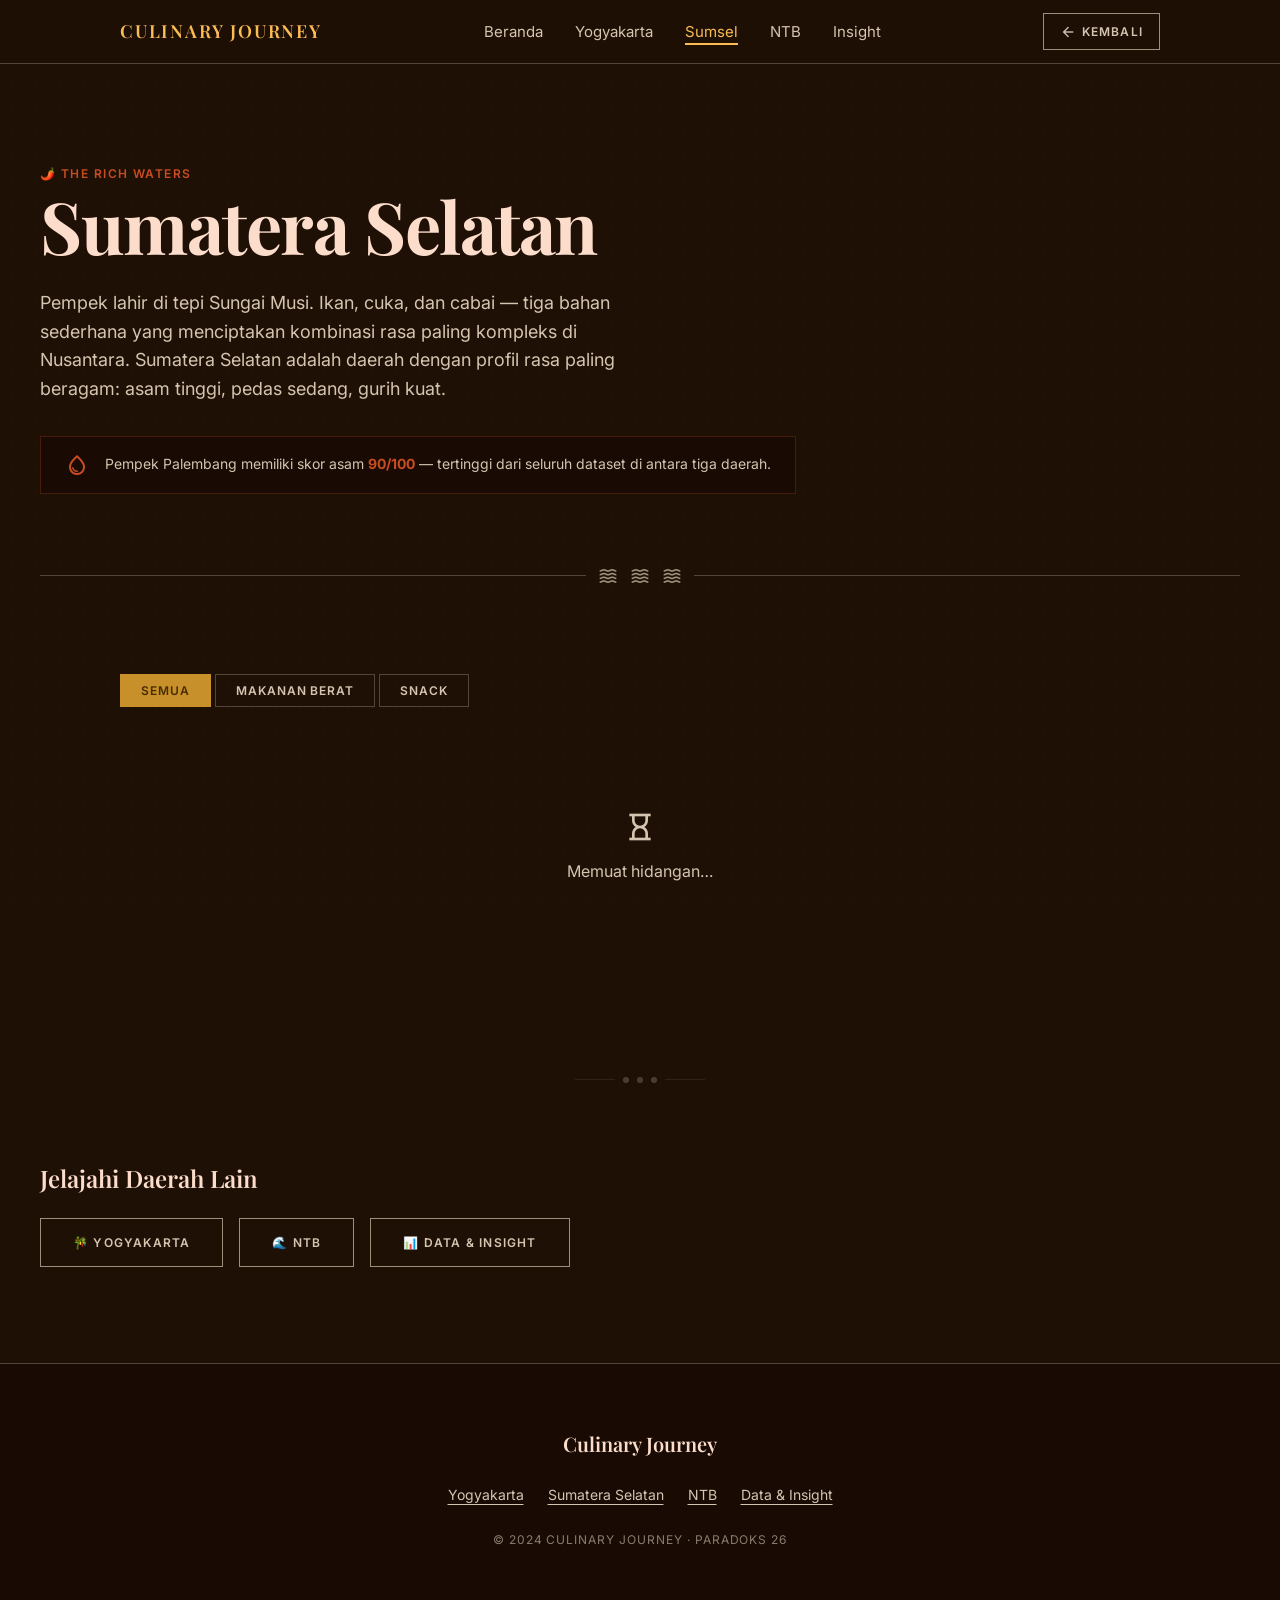
==== culinary-journey/sumatera-selatan.html @ a539ce52 "feat: initialize core project structure with landing page, regional sites, and data insights visuali" ====
<!DOCTYPE html>
<html lang="id" class="dark">
<head>
  <meta charset="UTF-8" />
  <meta name="viewport" content="width=device-width, initial-scale=1.0" />
  <title>Sumatera Selatan: The Rich Waters — Culinary Journey</title>
  <meta name="description" content="Jelajahi kuliner Sumatera Selatan: Pempek Palembang, Tekwan, dan Pindang Patin beserta profil rasa dan data nutrisinya." />

  <link rel="preconnect" href="https://fonts.googleapis.com" />
  <link rel="preconnect" href="https://fonts.gstatic.com" crossorigin />
  <link href="https://fonts.googleapis.com/css2?family=Playfair+Display:wght@400;600;700&family=Inter:wght@400;500;600&display=swap" rel="stylesheet" />
  <link href="https://fonts.googleapis.com/css2?family=Material+Symbols+Outlined:wght,FILL@100..700,0..1&display=swap" rel="stylesheet" />
  <link rel="stylesheet" href="assets/css/main.css" />
</head>
<body data-region="sumatera-selatan">
  <div id="reading-progress" role="progressbar"></div>
  <div class="batik-texture" aria-hidden="true"></div>

  <nav class="navbar" role="navigation">
    <div class="navbar__inner">
      <a href="index.html" class="navbar__logo">Culinary Journey</a>
      <ul class="navbar__links" role="list">
        <li><a href="index.html">Beranda</a></li>
        <li><a href="yogyakarta.html">Yogyakarta</a></li>
        <li><a href="sumatera-selatan.html" class="active">Sumsel</a></li>
        <li><a href="nusa-tenggara-barat.html">NTB</a></li>
        <li><a href="insight.html">Insight</a></li>
      </ul>
      <a href="index.html" class="navbar__back">
        <span class="material-symbols-outlined" style="font-size:1rem;">arrow_back</span>
        Kembali
      </a>
      <button class="navbar__hamburger" id="hamburger" aria-label="Buka menu" aria-expanded="false">
        <span class="material-symbols-outlined">menu</span>
      </button>
    </div>
  </nav>

  <div class="navbar__mobile-menu" id="mobile-menu">
    <a href="index.html">Beranda</a>
    <a href="yogyakarta.html">🎋 Yogyakarta</a>
    <a href="sumatera-selatan.html">🌶️ Sumatera Selatan</a>
    <a href="nusa-tenggara-barat.html">🌊 Nusa Tenggara Barat</a>
    <a href="insight.html">📊 Data & Insight</a>
  </div>

  <main>
    <section class="region-header container">
      <span class="region-header__eyebrow text-label reveal" style="color:#c84c22;">🌶️ The Rich Waters</span>
      <h1 class="text-display region-header__title reveal reveal--delay-1">Sumatera Selatan</h1>
      <p class="region-header__desc reveal reveal--delay-2">
        Pempek lahir di tepi Sungai Musi. Ikan, cuka, dan cabai — tiga bahan sederhana yang menciptakan kombinasi rasa paling kompleks di Nusantara. Sumatera Selatan adalah daerah dengan profil rasa paling beragam: asam tinggi, pedas sedang, gurih kuat.
      </p>
      <div class="reveal reveal--delay-2"
           style="display:inline-flex; gap:1rem; padding:1rem 1.5rem; border:1px solid #c84c2244; background-color:var(--color-surface-container-lowest); margin-bottom:2.5rem;">
        <span class="material-symbols-outlined" style="color:#c84c22;">water_drop</span>
        <p style="font-size:0.875rem; color:var(--color-on-surface-variant); line-height:1.5;">
          Pempek Palembang memiliki skor asam <strong style="color:#c84c22;">90/100</strong> — tertinggi dari seluruh dataset di antara tiga daerah.
        </p>
      </div>
      <div class="region-header__divider reveal">
        <div class="region-header__divider-line"></div>
        <span class="material-symbols-outlined region-header__divider-icon">waves</span>
        <span class="material-symbols-outlined region-header__divider-icon">waves</span>
        <span class="material-symbols-outlined region-header__divider-icon">waves</span>
        <div class="region-header__divider-line"></div>
      </div>
    </section>

    <section class="container" style="margin-top:2.5rem;">
      <div class="filter-tabs" role="tablist">
        <button class="filter-tab active" data-filter="semua">Semua</button>
        <button class="filter-tab" data-filter="makanan-berat">Makanan Berat</button>
        <button class="filter-tab" data-filter="snack">Snack</button>
      </div>
      <div class="dish-grid" id="dish-grid" data-stagger>
        <div style="grid-column:1/-1; text-align:center; padding:4rem 0; color:var(--color-on-surface-variant);">
          <span class="material-symbols-outlined" style="font-size:2rem; display:block; margin-bottom:1rem;">hourglass_empty</span>
          Memuat hidangan…
        </div>
      </div>
    </section>

    <section class="section container">
      <div class="batik-divider" aria-hidden="true">
        <span class="batik-divider__line"></span>
        <span class="batik-divider__dot"></span><span class="batik-divider__dot"></span><span class="batik-divider__dot"></span>
        <span class="batik-divider__line"></span>
      </div>
      <h2 class="text-headline-md reveal" style="margin: 3rem 0 1.5rem;">Jelajahi Daerah Lain</h2>
      <div style="display:flex; flex-wrap:wrap; gap:1rem;" class="reveal reveal--delay-1">
        <a href="yogyakarta.html" class="btn btn--outline-primary">🎋 Yogyakarta</a>
        <a href="nusa-tenggara-barat.html" class="btn btn--outline-primary">🌊 NTB</a>
        <a href="insight.html" class="btn btn--outline-primary">📊 Data &amp; Insight</a>
      </div>
    </section>
  </main>

  <!-- Modal (identical structure, shared by main.js + region.js) -->
  <div class="modal-overlay" id="dish-modal" role="dialog" aria-modal="true" aria-labelledby="modal-title">
    <div class="modal" style="position:relative;">
      <button class="modal__close" id="modal-close" aria-label="Tutup">
        <span class="material-symbols-outlined" style="font-size:1.125rem;">close</span>
      </button>
      <img class="modal__img" id="modal-img" src="" alt="" />
      <div class="modal__body">
        <div>
          <span class="modal__region-tag text-label" id="modal-region-tag"></span>
          <h2 class="modal__title" id="modal-title" style="margin-top:0.5rem;"></h2>
          <p class="modal__desc" id="modal-desc" style="margin-top:1rem;"></p>
        </div>
        <div>
          <p class="modal__section-title">Profil Rasa (DNA Rasa)</p>
          <div class="radar-wrap">
            <canvas id="modal-radar" width="280" height="280"></canvas>
          </div>
        </div>
        <div>
          <p class="modal__section-title">Nutrisi (per 100g)</p>
          <div id="modal-nutrisi" style="display:flex; flex-direction:column; gap:10px;"></div>
        </div>
        <div>
          <p class="modal__section-title">Bahan Utama</p>
          <div class="chip-list" id="modal-chips"></div>
        </div>
        <div>
          <p class="modal__section-title">Resep Singkat</p>
          <ol id="modal-recipe" style="padding:0; list-style:none;"></ol>
        </div>
      </div>
    </div>
  </div>

  <footer class="footer">
    <div class="footer__inner">
      <div class="footer__logo">Culinary Journey</div>
      <nav class="footer__links">
        <a href="yogyakarta.html">Yogyakarta</a>
        <a href="sumatera-selatan.html">Sumatera Selatan</a>
        <a href="nusa-tenggara-barat.html">NTB</a>
        <a href="insight.html">Data &amp; Insight</a>
      </nav>
      <p class="footer__copy">© 2024 Culinary Journey · PARADOKS 26</p>
    </div>
  </footer>

  <script src="https://cdn.jsdelivr.net/npm/chart.js@4.4.0/dist/chart.umd.min.js"></script>
  <script src="assets/js/main.js"></script>
  <script src="assets/js/region.js"></script>
</body>
</html>
---- culinary-journey/assets/css/main.css ----
/* =========================================
   CULINARY JOURNEY — DESIGN SYSTEM (main.css)
   Extracted from Stitch Design: Nusantara Narrative
   ========================================= */

@import url('https://fonts.googleapis.com/css2?family=Playfair+Display:wght@400;600;700&family=Inter:wght@400;500;600&display=swap');
@import url('https://fonts.googleapis.com/css2?family=Material+Symbols+Outlined:wght,FILL@100..700,0..1&display=swap');

/* ── CSS Custom Properties (Design Tokens) ── */
:root {
  /* Colors */
  --color-background:              #1f1006;
  --color-surface:                 #1f1006;
  --color-surface-dim:             #1f1006;
  --color-surface-container-low:   #28180d;
  --color-surface-container:       #2d1c10;
  --color-surface-container-high:  #38261a;
  --color-surface-container-highest: #443124;
  --color-surface-container-lowest: #190b03;
  --color-surface-bright:          #493528;
  --color-surface-variant:         #443124;

  --color-on-surface:              #fcdcca;
  --color-on-surface-variant:      #d4c4b0;
  --color-on-background:           #fcdcca;

  --color-outline:                 #9d8f7c;
  --color-outline-variant:         #504536;

  --color-primary:                 #fabc53;
  --color-primary-container:       #c8902a;
  --color-on-primary:              #432c00;
  --color-on-primary-container:    #462e00;

  --color-secondary:               #ffb59f;
  --color-secondary-container:     #822808;
  --color-on-secondary:            #5e1700;
  --color-on-secondary-container:  #ff9b7c;

  /* Regional Accents */
  --color-jogja:    #c8902a;
  --color-sumsel:   #c84c22;
  --color-ntb:      #1a5c4a;

  /* Typography */
  --font-display:   'Playfair Display', Georgia, serif;
  --font-body:      'Inter', Arial, sans-serif;

  /* Spacing */
  --spacing-unit:   8px;
  --spacing-gutter: 24px;
  --margin-mobile:  20px;
  --margin-desktop: 80px;
  --container-max:  1200px;

  /* Transition */
  --transition-base: 300ms ease;
}

/* ── Reset & Base ── */
*, *::before, *::after { box-sizing: border-box; margin: 0; padding: 0; }

html { scroll-behavior: smooth; font-size: 16px; }

body {
  background-color: var(--color-background);
  color: var(--color-on-surface);
  font-family: var(--font-body);
  line-height: 1.6;
  overflow-x: hidden;
  -webkit-font-smoothing: antialiased;
}

img { display: block; max-width: 100%; }
a { color: inherit; text-decoration: none; }
button { cursor: pointer; font-family: inherit; border: none; background: none; }

/* ── Material Symbols ── */
.material-symbols-outlined {
  font-variation-settings: 'FILL' 0, 'wght' 400, 'GRAD' 0, 'opsz' 24;
  vertical-align: middle;
}

/* ── Typography Scale ── */
.text-display    { font-family: var(--font-display); font-size: clamp(2.5rem, 6vw, 4.5rem); font-weight: 700; line-height: 1.1; letter-spacing: -0.02em; }
.text-headline-lg{ font-family: var(--font-display); font-size: clamp(1.75rem, 3vw, 2.5rem); font-weight: 600; line-height: 1.2; }
.text-headline-md{ font-family: var(--font-display); font-size: 1.5rem; font-weight: 600; line-height: 1.3; }
.text-body-lg    { font-family: var(--font-body);    font-size: 1.125rem; line-height: 1.6; }
.text-body-md    { font-family: var(--font-body);    font-size: 1rem;    line-height: 1.6; }
.text-label      { font-family: var(--font-body);    font-size: 0.75rem; font-weight: 600; letter-spacing: 0.1em; text-transform: uppercase; }
.text-chart      { font-family: var(--font-body);    font-size: 0.6875rem; font-weight: 500; }

/* Color utility */
.text-primary          { color: var(--color-primary); }
.text-muted            { color: var(--color-on-surface-variant); }
.text-outline          { color: var(--color-outline); }

/* ── Reading Progress Bar ── */
#reading-progress {
  position: fixed;
  top: 0; left: 0;
  height: 3px;
  width: 0%;
  background-color: var(--color-primary-container);
  z-index: 200;
  transition: width 100ms linear;
}

/* ── Sticky Navigation ── */
.navbar {
  position: fixed;
  top: 0; left: 0; right: 0;
  height: 64px;
  background-color: rgba(31, 16, 6, 0.92);
  backdrop-filter: blur(8px);
  border-bottom: 1px solid var(--color-outline-variant);
  z-index: 100;
  display: flex;
  align-items: center;
}

.navbar__inner {
  width: 100%;
  max-width: var(--container-max);
  margin: 0 auto;
  padding: 0 var(--margin-mobile);
  display: flex;
  align-items: center;
  justify-content: space-between;
  gap: var(--spacing-gutter);
}

.navbar__logo {
  font-family: var(--font-display);
  font-size: 1.125rem;
  font-weight: 600;
  color: var(--color-primary);
  letter-spacing: 0.1em;
  text-transform: uppercase;
  white-space: nowrap;
}

.navbar__links {
  display: none;
  gap: 2rem;
  list-style: none;
}

.navbar__links a {
  font-size: 0.9375rem;
  color: var(--color-on-surface-variant);
  transition: color var(--transition-base);
}
.navbar__links a:hover,
.navbar__links a.active { color: var(--color-primary); border-bottom: 2px solid var(--color-primary); padding-bottom: 2px; }

.navbar__back {
  display: flex;
  align-items: center;
  gap: 6px;
  font-family: var(--font-body);
  font-size: 0.75rem;
  font-weight: 600;
  letter-spacing: 0.1em;
  text-transform: uppercase;
  color: var(--color-on-surface-variant);
  border: 1px solid var(--color-outline);
  padding: 8px 16px;
  transition: color var(--transition-base), border-color var(--transition-base);
}
.navbar__back:hover { color: var(--color-primary); border-color: var(--color-primary); }

.navbar__hamburger {
  color: var(--color-on-surface-variant);
  font-size: 1.5rem;
}

/* Mobile nav drawer */
.navbar__mobile-menu {
  display: none;
  position: fixed;
  top: 64px; left: 0; right: 0;
  background-color: var(--color-surface-container);
  border-bottom: 1px solid var(--color-outline-variant);
  z-index: 99;
  flex-direction: column;
  padding: 1rem var(--margin-mobile);
  gap: 1rem;
}
.navbar__mobile-menu.open { display: flex; }
.navbar__mobile-menu a {
  font-size: 1rem;
  color: var(--color-on-surface-variant);
  padding: 8px 0;
  border-bottom: 1px solid var(--color-outline-variant);
  transition: color var(--transition-base);
}
.navbar__mobile-menu a:hover { color: var(--color-primary); }

@media (min-width: 768px) {
  .navbar__inner { padding: 0 var(--margin-desktop); }
  .navbar__links { display: flex; }
  .navbar__hamburger { display: none; }
}

/* ── Main Content Offset ── */
main { padding-top: 64px; }

/* ── Section Containers ── */
.container {
  max-width: var(--container-max);
  margin: 0 auto;
  padding: 0 var(--margin-mobile);
}
@media (min-width: 768px) {
  .container { padding: 0 var(--margin-desktop); }
}

.section { padding: 6rem 0; }
.section--lg { padding: 8rem 0; }

/* ── Batik Background Texture ── */
.batik-texture {
  position: fixed;
  inset: 0;
  background-image: radial-gradient(circle, #9A8070 1px, transparent 1px);
  background-size: 24px 24px;
  opacity: 0.04;
  pointer-events: none;
  z-index: 0;
}

/* ── Batik Divider ── */
.batik-divider {
  display: flex;
  justify-content: center;
  align-items: center;
  gap: 8px;
  padding: 2rem 0;
  opacity: 0.35;
}
.batik-divider__dot {
  width: 6px; height: 6px;
  border-radius: 50%;
  background-color: var(--color-outline);
}
.batik-divider__line {
  width: 40px; height: 1px;
  background-color: var(--color-outline-variant);
}

/* ── Buttons ── */
.btn {
  display: inline-flex;
  align-items: center;
  gap: 8px;
  font-family: var(--font-body);
  font-size: 0.75rem;
  font-weight: 600;
  letter-spacing: 0.1em;
  text-transform: uppercase;
  padding: 14px 32px;
  border: none;
  transition: background-color var(--transition-base), color var(--transition-base);
  border-radius: 0;
}
.btn--primary {
  background-color: var(--color-primary-container);
  color: var(--color-on-primary-container);
}
.btn--primary:hover { background-color: var(--color-primary); }

.btn--outline {
  background-color: transparent;
  border: 1px solid var(--color-on-surface);
  color: var(--color-on-surface);
}
.btn--outline:hover { background-color: var(--color-on-surface); color: var(--color-background); }

.btn--outline-primary {
  background-color: transparent;
  border: 1px solid var(--color-outline);
  color: var(--color-on-surface-variant);
}
.btn--outline-primary:hover { border-color: var(--color-primary); color: var(--color-primary); }

/* ── Dish Cards ── */
.dish-card {
  border: 1px solid var(--color-outline);
  background-color: var(--color-surface-container-lowest);
  display: flex;
  flex-direction: column;
  cursor: pointer;
  transition: border-color var(--transition-base), transform var(--transition-base);
  position: relative;
  overflow: hidden;
}
.dish-card:hover { border-color: var(--color-primary); }

.dish-card__img-wrap {
  aspect-ratio: 4/3;
  overflow: hidden;
  border-bottom: 1px solid var(--color-outline);
  background-color: var(--color-surface);
}
.dish-card__img-wrap img {
  width: 100%; height: 100%; object-fit: cover;
  filter: grayscale(100%) opacity(0.8);
  transition: filter 0.5s ease, opacity 0.5s ease;
}
.dish-card:hover .dish-card__img-wrap img { filter: grayscale(0%) opacity(1); }

.dish-card__body { padding: 1.5rem; flex-grow: 1; display: flex; flex-direction: column; }
.dish-card__title { font-family: var(--font-display); font-size: 1.25rem; font-weight: 600; color: var(--color-on-surface); margin-bottom: 1rem; }
.dish-card__tag {
  display: inline-block;
  font-size: 0.6875rem; font-weight: 600; letter-spacing: 0.08em; text-transform: uppercase;
  color: var(--color-primary);
  border: 1px solid var(--color-primary);
  padding: 2px 8px;
  margin-bottom: 1rem;
}
.dish-card__flavor-bars { margin-top: auto; display: flex; flex-direction: column; gap: 10px; }

/* ── Flavor Bar ── */
.flavor-bar { display: flex; align-items: center; gap: 12px; }
.flavor-bar__label { font-size: 0.6875rem; font-weight: 600; letter-spacing: 0.08em; text-transform: uppercase; color: var(--color-on-surface-variant); width: 48px; text-align: right; flex-shrink: 0; }
.flavor-bar__track { flex: 1; height: 2px; background-color: var(--color-surface-container-high); position: relative; }
.flavor-bar__fill  { height: 100%; background-color: var(--color-primary-container); position: absolute; left: 0; top: 0; transition: width 0.8s ease; }
.flavor-bar__fill--hot { background-color: var(--color-secondary-container); }

/* ── Dish Grid ── */
.dish-grid {
  display: grid;
  grid-template-columns: 1fr;
  gap: var(--spacing-gutter);
}
@media (min-width: 640px)  { .dish-grid { grid-template-columns: repeat(2, 1fr); } }
@media (min-width: 1024px) { .dish-grid { grid-template-columns: repeat(3, 1fr); } }

/* ── Filter Tabs ── */
.filter-tabs { display: flex; gap: 4px; flex-wrap: wrap; margin-bottom: 2.5rem; }
.filter-tab {
  font-size: 0.75rem; font-weight: 600; letter-spacing: 0.08em; text-transform: uppercase;
  padding: 8px 20px;
  border: 1px solid var(--color-outline-variant);
  color: var(--color-on-surface-variant);
  background: transparent;
  transition: all var(--transition-base);
  cursor: pointer;
}
.filter-tab:hover  { border-color: var(--color-primary); color: var(--color-primary); }
.filter-tab.active { background-color: var(--color-primary-container); border-color: var(--color-primary-container); color: var(--color-on-primary-container); }

/* ── Stats Row ── */
.stats-row { display: flex; flex-wrap: wrap; gap: 2rem; }
.stat-item { display: flex; flex-direction: column; gap: 4px; }
.stat-item__value { font-family: var(--font-display); font-size: 2rem; font-weight: 700; color: var(--color-primary); }
.stat-item__label { font-size: 0.75rem; font-weight: 600; letter-spacing: 0.1em; text-transform: uppercase; color: var(--color-on-surface-variant); }

/* ── Scrollytelling Fade-In ── */
.reveal {
  opacity: 0;
  transform: translateY(28px);
  transition: opacity 0.7s ease, transform 0.7s ease;
}
.reveal.visible { opacity: 1; transform: translateY(0); }
.reveal--delay-1 { transition-delay: 0.1s; }
.reveal--delay-2 { transition-delay: 0.2s; }
.reveal--delay-3 { transition-delay: 0.3s; }

/* ── Footer ── */
.footer {
  background-color: var(--color-surface-container-lowest);
  border-top: 1px solid var(--color-outline-variant);
  padding: 4rem 0;
  position: relative;
  z-index: 1;
}
.footer__inner {
  max-width: var(--container-max);
  margin: 0 auto;
  padding: 0 var(--margin-mobile);
  display: flex;
  flex-direction: column;
  align-items: center;
  gap: 1.5rem;
  text-align: center;
}
@media (min-width: 768px) { .footer__inner { padding: 0 var(--margin-desktop); } }
.footer__logo { font-family: var(--font-display); font-size: 1.25rem; font-weight: 600; color: var(--color-on-surface); }
.footer__links { display: flex; flex-wrap: wrap; justify-content: center; gap: 1.5rem; }
.footer__links a { font-size: 0.875rem; color: var(--color-on-surface-variant); text-decoration: underline; text-underline-offset: 4px; transition: color var(--transition-base); }
.footer__links a:hover { color: var(--color-primary); }
.footer__copy { font-size: 0.75rem; letter-spacing: 0.08em; text-transform: uppercase; color: var(--color-on-surface-variant); opacity: 0.6; }

/* ── Inline Map (SVG) ── */
.map-wrapper { position: relative; width: 100%; }
.map-pin {
  position: absolute;
  display: flex; flex-direction: column; align-items: center;
  cursor: pointer;
  group: true;
}
.map-pin__dot {
  width: 14px; height: 14px;
  border-radius: 50%;
  border: 1px solid var(--color-on-surface);
  transition: transform 0.3s ease;
}
.map-pin:hover .map-pin__dot { transform: scale(1.5); }
.map-pin__label {
  margin-top: 6px;
  font-size: 0.6875rem; font-weight: 600; letter-spacing: 0.08em; text-transform: uppercase;
  color: var(--color-on-surface);
  opacity: 0;
  transition: opacity 0.3s ease;
  white-space: nowrap;
}
.map-pin:hover .map-pin__label { opacity: 1; }

/* ── Region Page Header ── */
.region-header { padding: 6rem 0 3rem; position: relative; z-index: 1; }
.region-header__eyebrow { font-size: 0.75rem; font-weight: 600; letter-spacing: 0.12em; text-transform: uppercase; margin-bottom: 1rem; }
.region-header__title { margin-bottom: 1.5rem; }
.region-header__desc { max-width: 600px; color: var(--color-on-surface-variant); font-size: 1.125rem; line-height: 1.6; margin-bottom: 2rem; }
.region-header__divider { display: flex; align-items: center; gap: 12px; margin-top: 2rem; }
.region-header__divider-line { flex: 1; height: 1px; background-color: var(--color-outline-variant); }
.region-header__divider-icon { color: var(--color-outline); font-size: 1.25rem; }

/* ── Chart Styles ── */
.chart-section { margin-bottom: 5rem; }
.chart-section__title { font-family: var(--font-display); font-size: 1.75rem; font-weight: 600; margin-bottom: 0.75rem; }
.chart-section__desc { color: var(--color-on-surface-variant); font-size: 1rem; max-width: 560px; margin-bottom: 2.5rem; }

.bar-chart-row { display: flex; align-items: center; gap: 12px; margin-bottom: 1rem; }
.bar-chart-row__label { font-size: 0.6875rem; font-weight: 500; color: var(--color-on-surface-variant); width: 160px; text-align: right; flex-shrink: 0; }
.bar-chart-row__track { flex: 1; height: 24px; background-color: transparent; position: relative; }
.bar-chart-row__track-bg { position: absolute; inset: 50% 0; height: 1px; background-color: var(--color-surface-container-high); }
.bar-chart-row__fill { position: absolute; left: 0; top: 0; height: 100%; transition: width 1s ease; }
.bar-chart-row__value { position: absolute; right: -36px; top: 50%; transform: translateY(-50%); font-size: 0.6875rem; color: var(--color-on-surface); white-space: nowrap; }

.heatmap-table { width: 100%; border-collapse: collapse; border: 1px solid var(--color-outline-variant); }
.heatmap-table th, .heatmap-table td { padding: 1rem 1.25rem; border: 1px solid var(--color-outline-variant); text-align: center; font-size: 0.75rem; }
.heatmap-table th { font-weight: 600; letter-spacing: 0.08em; text-transform: uppercase; color: var(--color-on-surface-variant); background-color: var(--color-surface-container-lowest); }
.heatmap-table td:first-child { text-align: left; font-size: 0.9375rem; color: var(--color-on-surface); }

/* ── Radar Chart Canvas ── */
.radar-wrap { position: relative; max-width: 320px; margin: 0 auto; }

/* ── Modal (Detail Hidangan) ── */
.modal-overlay {
  position: fixed; inset: 0;
  background-color: rgba(25, 11, 3, 0.85);
  z-index: 500;
  display: flex; align-items: center; justify-content: center;
  padding: 1rem;
  opacity: 0; pointer-events: none;
  transition: opacity 0.3s ease;
}
.modal-overlay.open { opacity: 1; pointer-events: auto; }
.modal {
  background-color: var(--color-surface-container);
  border: 1px solid var(--color-outline);
  max-width: 900px; width: 100%;
  max-height: 90vh;
  overflow-y: auto;
  display: grid;
  grid-template-columns: 1fr;
  transform: translateY(20px);
  transition: transform 0.3s ease;
}
.modal-overlay.open .modal { transform: translateY(0); }
@media (min-width: 640px) { .modal { grid-template-columns: 1fr 1fr; } }
.modal__img { aspect-ratio: 1/1; object-fit: cover; width: 100%; }
.modal__body { padding: 2rem; display: flex; flex-direction: column; gap: 1.5rem; overflow-y: auto; }
.modal__close {
  position: absolute; top: 12px; right: 12px;
  background-color: var(--color-surface-container);
  border: 1px solid var(--color-outline);
  color: var(--color-on-surface);
  width: 36px; height: 36px;
  display: flex; align-items: center; justify-content: center;
  font-size: 1.25rem;
  transition: color var(--transition-base), border-color var(--transition-base);
}
.modal__close:hover { color: var(--color-primary); border-color: var(--color-primary); }
.modal__region-tag { font-size: 0.6875rem; font-weight: 600; letter-spacing: 0.1em; text-transform: uppercase; }
.modal__title { font-family: var(--font-display); font-size: 1.75rem; font-weight: 700; color: var(--color-on-surface); }
.modal__desc { font-size: 1rem; line-height: 1.65; color: var(--color-on-surface-variant); }
.modal__section-title { font-size: 0.6875rem; font-weight: 600; letter-spacing: 0.1em; text-transform: uppercase; color: var(--color-outline); margin-bottom: 0.75rem; }
.chip-list { display: flex; flex-wrap: wrap; gap: 6px; }
.chip {
  font-size: 0.6875rem; font-weight: 500; letter-spacing: 0.06em;
  border: 1px solid var(--color-outline);
  color: var(--color-on-surface-variant);
  padding: 4px 10px;
}
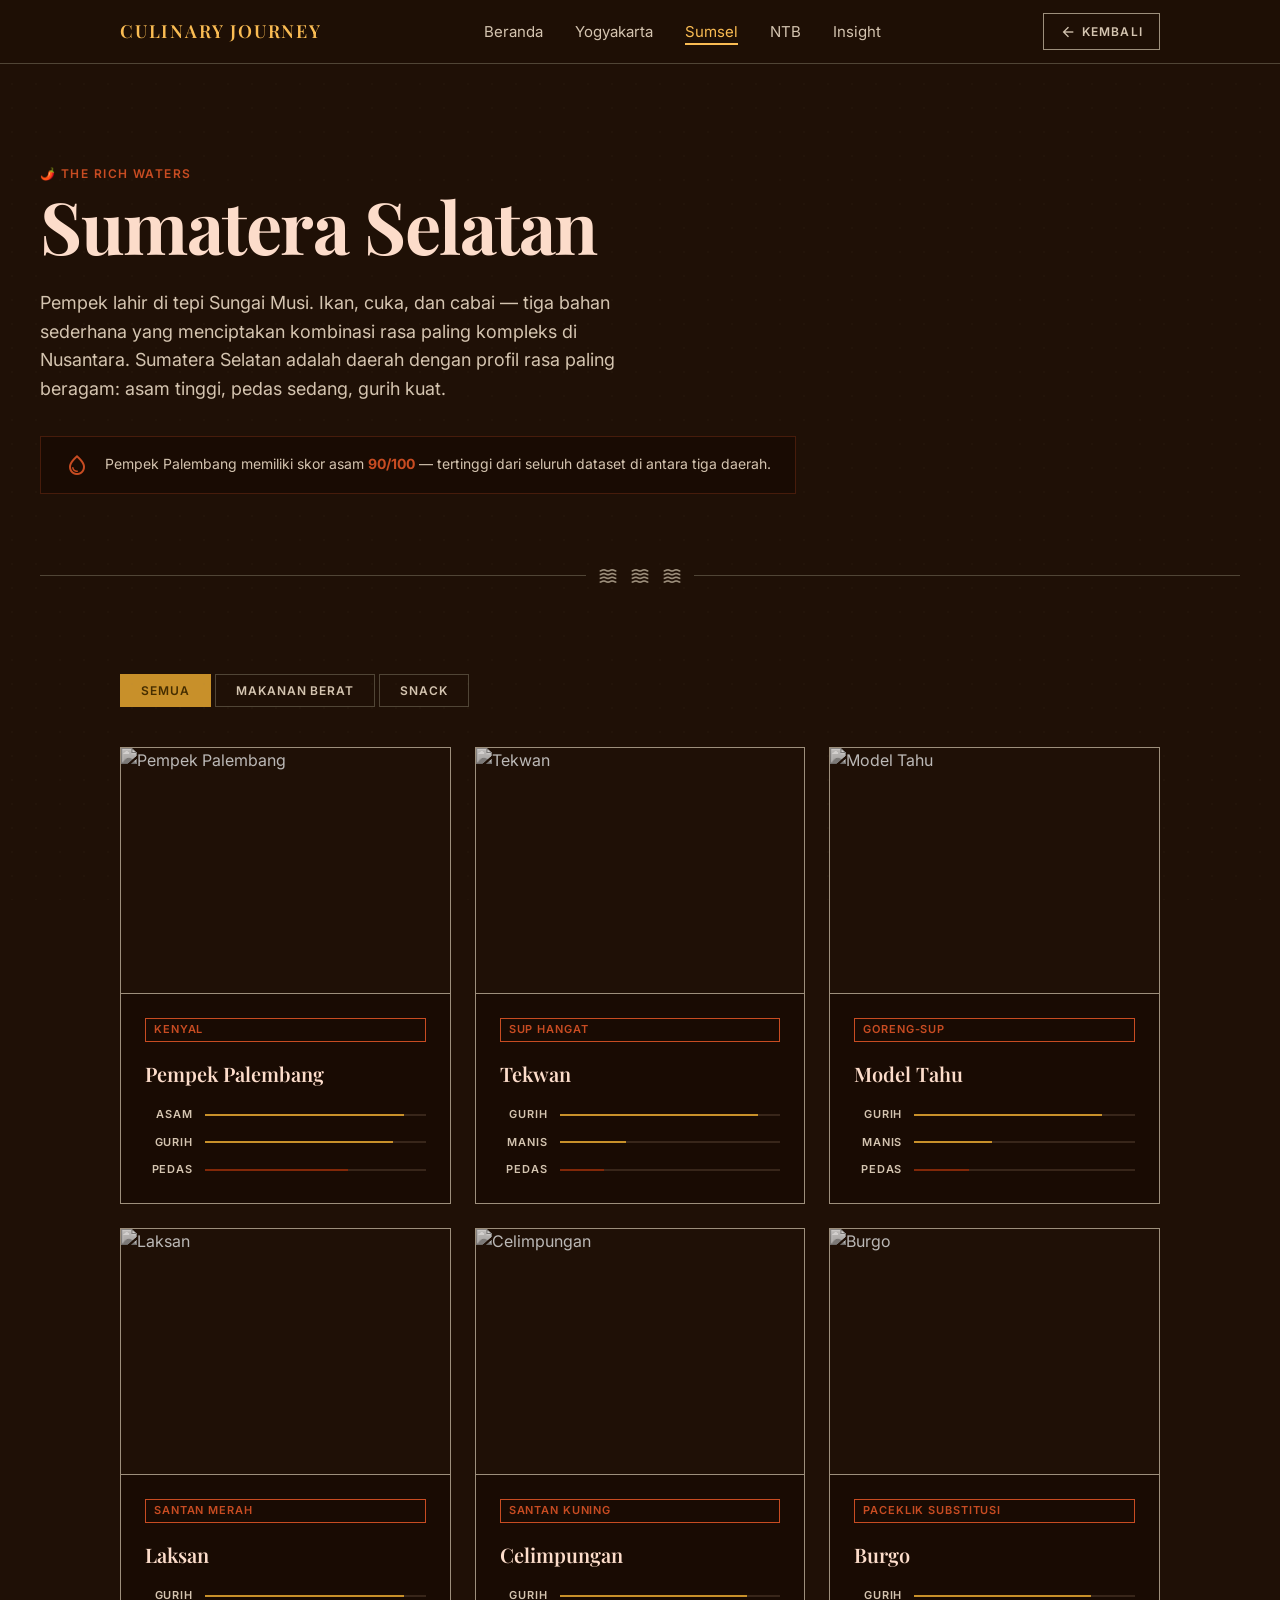
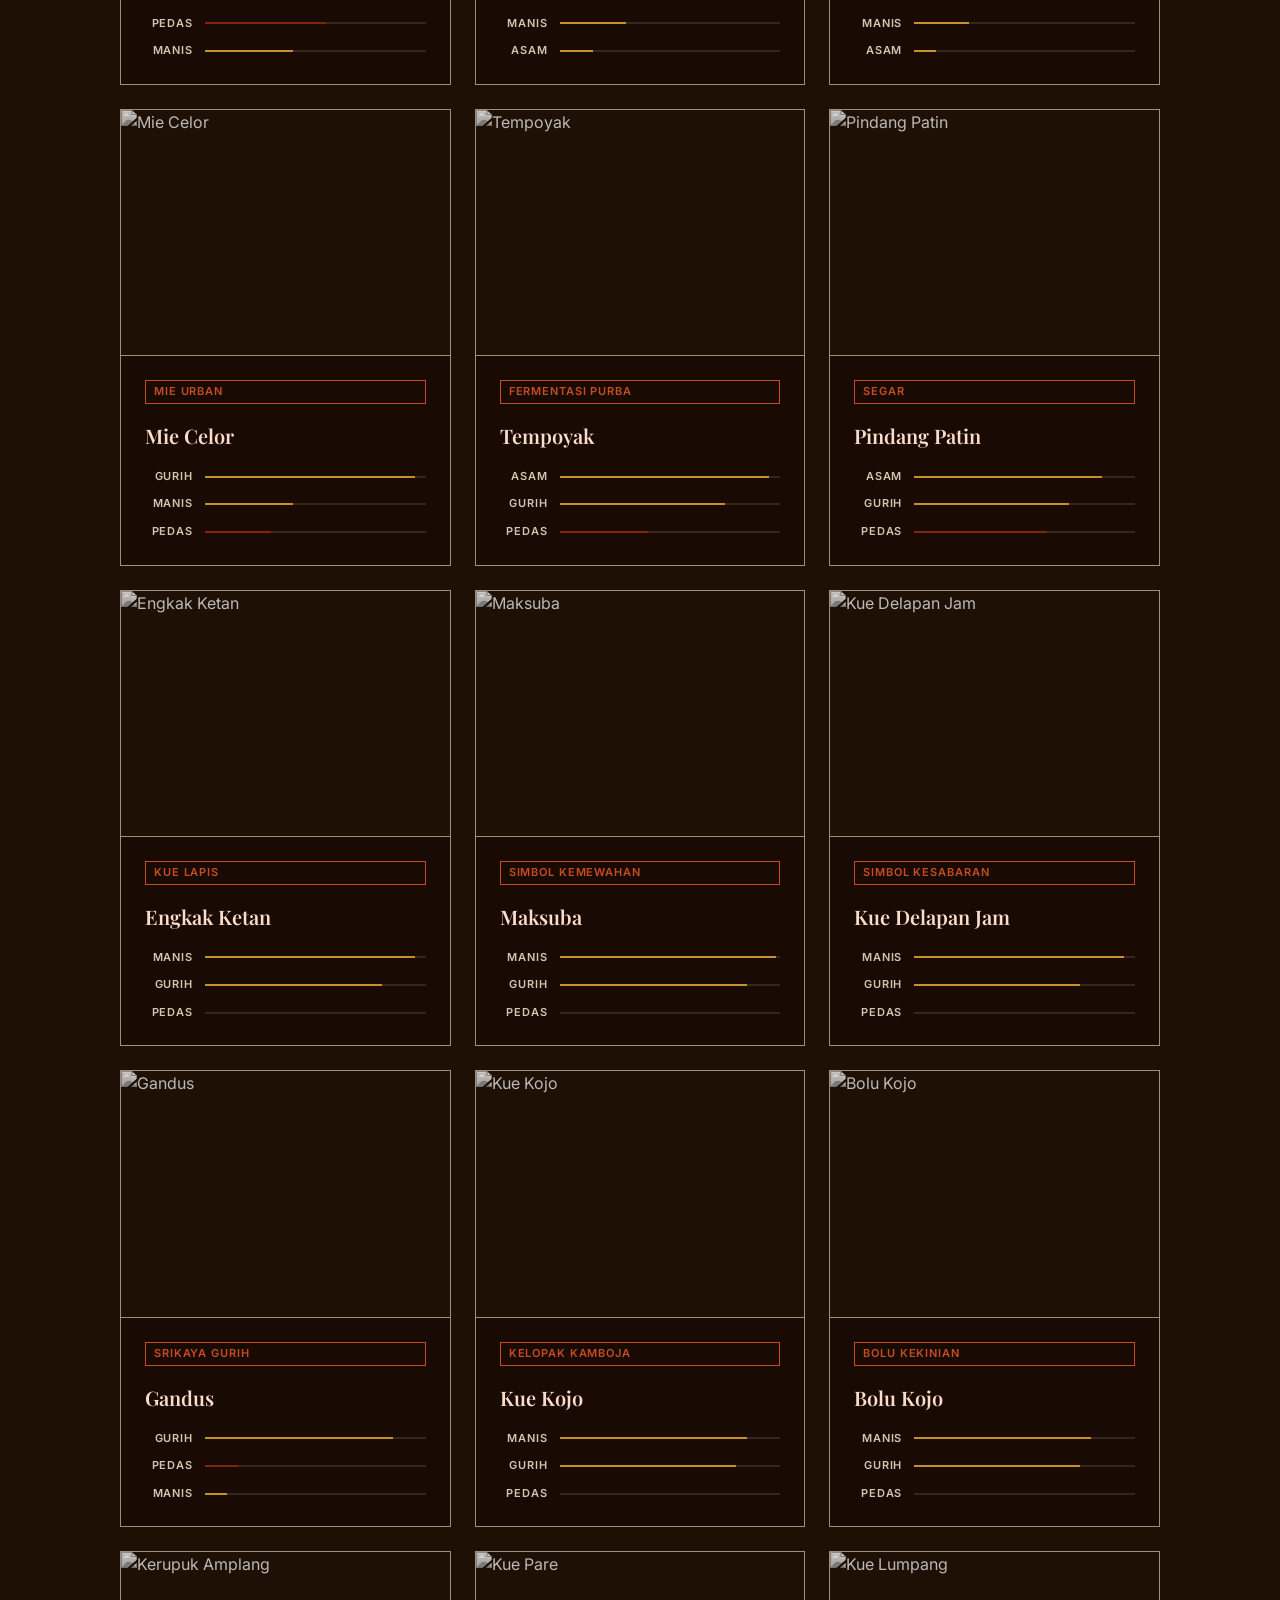
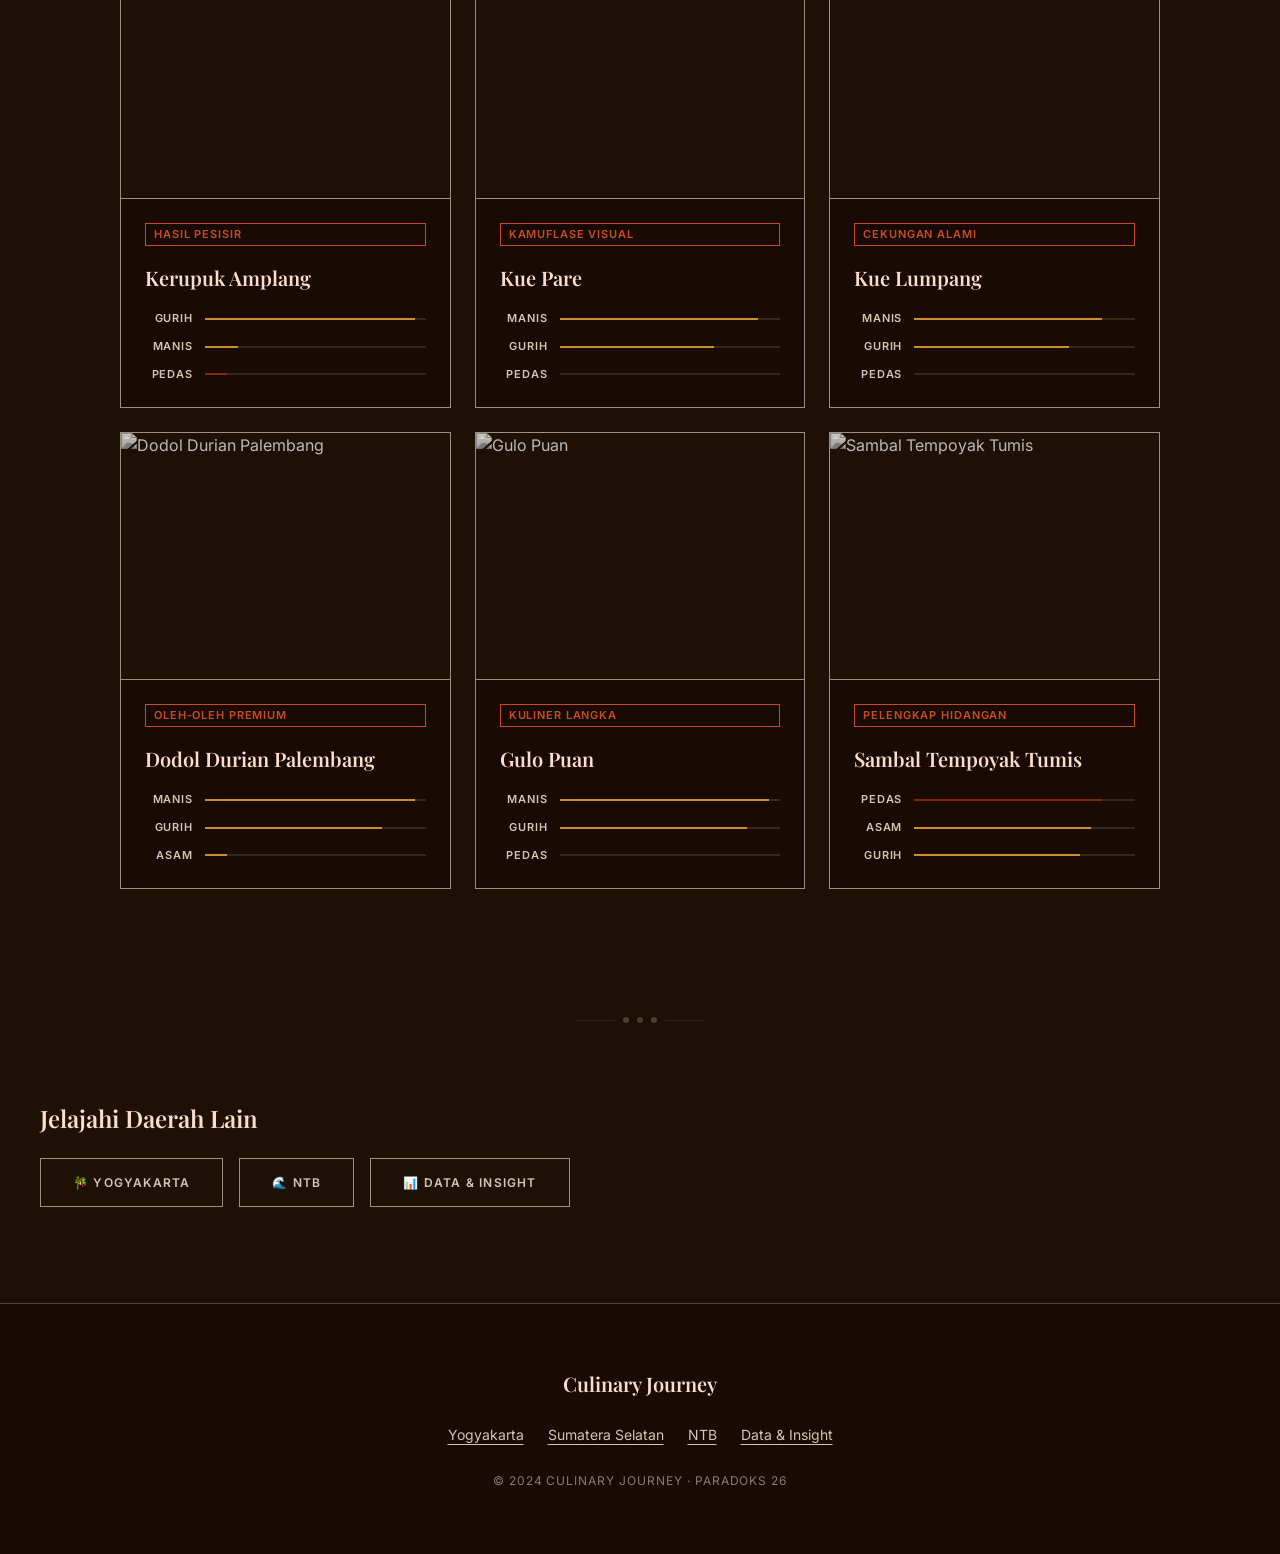
==== commit c6e0dec8: "modifikasi sumatera-selatan.html,sumatera selatan.json" ====
--- a/culinary-journey/sumatera-selatan.html
+++ b/culinary-journey/sumatera-selatan.html
@@ -1,17 +1,23 @@
 <!DOCTYPE html>
 <html lang="id" class="dark">
+
 <head>
   <meta charset="UTF-8" />
   <meta name="viewport" content="width=device-width, initial-scale=1.0" />
   <title>Sumatera Selatan: The Rich Waters — Culinary Journey</title>
-  <meta name="description" content="Jelajahi kuliner Sumatera Selatan: Pempek Palembang, Tekwan, dan Pindang Patin beserta profil rasa dan data nutrisinya." />
+  <meta name="description"
+    content="Jelajahi kuliner Sumatera Selatan: Pempek Palembang, Tekwan, dan Pindang Patin beserta profil rasa dan data nutrisinya." />
 
   <link rel="preconnect" href="https://fonts.googleapis.com" />
   <link rel="preconnect" href="https://fonts.gstatic.com" crossorigin />
-  <link href="https://fonts.googleapis.com/css2?family=Playfair+Display:wght@400;600;700&family=Inter:wght@400;500;600&display=swap" rel="stylesheet" />
-  <link href="https://fonts.googleapis.com/css2?family=Material+Symbols+Outlined:wght,FILL@100..700,0..1&display=swap" rel="stylesheet" />
+  <link
+    href="https://fonts.googleapis.com/css2?family=Playfair+Display:wght@400;600;700&family=Inter:wght@400;500;600&display=swap"
+    rel="stylesheet" />
+  <link href="https://fonts.googleapis.com/css2?family=Material+Symbols+Outlined:wght,FILL@100..700,0..1&display=swap"
+    rel="stylesheet" />
   <link rel="stylesheet" href="assets/css/main.css" />
 </head>
+
 <body data-region="sumatera-selatan">
   <div id="reading-progress" role="progressbar"></div>
   <div class="batik-texture" aria-hidden="true"></div>
@@ -49,13 +55,16 @@
       <span class="region-header__eyebrow text-label reveal" style="color:#c84c22;">🌶️ The Rich Waters</span>
       <h1 class="text-display region-header__title reveal reveal--delay-1">Sumatera Selatan</h1>
       <p class="region-header__desc reveal reveal--delay-2">
-        Pempek lahir di tepi Sungai Musi. Ikan, cuka, dan cabai — tiga bahan sederhana yang menciptakan kombinasi rasa paling kompleks di Nusantara. Sumatera Selatan adalah daerah dengan profil rasa paling beragam: asam tinggi, pedas sedang, gurih kuat.
+        Pempek lahir di tepi Sungai Musi. Ikan, cuka, dan cabai — tiga bahan sederhana yang menciptakan kombinasi rasa
+        paling kompleks di Nusantara. Sumatera Selatan adalah daerah dengan profil rasa paling beragam: asam tinggi,
+        pedas sedang, gurih kuat.
       </p>
       <div class="reveal reveal--delay-2"
-           style="display:inline-flex; gap:1rem; padding:1rem 1.5rem; border:1px solid #c84c2244; background-color:var(--color-surface-container-lowest); margin-bottom:2.5rem;">
+        style="display:inline-flex; gap:1rem; padding:1rem 1.5rem; border:1px solid #c84c2244; background-color:var(--color-surface-container-lowest); margin-bottom:2.5rem;">
         <span class="material-symbols-outlined" style="color:#c84c22;">water_drop</span>
         <p style="font-size:0.875rem; color:var(--color-on-surface-variant); line-height:1.5;">
-          Pempek Palembang memiliki skor asam <strong style="color:#c84c22;">90/100</strong> — tertinggi dari seluruh dataset di antara tiga daerah.
+          Pempek Palembang memiliki skor asam <strong style="color:#c84c22;">90/100</strong> — tertinggi dari seluruh
+          dataset di antara tiga daerah.
         </p>
       </div>
       <div class="region-header__divider reveal">
@@ -75,7 +84,8 @@
       </div>
       <div class="dish-grid" id="dish-grid" data-stagger>
         <div style="grid-column:1/-1; text-align:center; padding:4rem 0; color:var(--color-on-surface-variant);">
-          <span class="material-symbols-outlined" style="font-size:2rem; display:block; margin-bottom:1rem;">hourglass_empty</span>
+          <span class="material-symbols-outlined"
+            style="font-size:2rem; display:block; margin-bottom:1rem;">hourglass_empty</span>
           Memuat hidangan…
         </div>
       </div>
@@ -84,7 +94,8 @@
     <section class="section container">
       <div class="batik-divider" aria-hidden="true">
         <span class="batik-divider__line"></span>
-        <span class="batik-divider__dot"></span><span class="batik-divider__dot"></span><span class="batik-divider__dot"></span>
+        <span class="batik-divider__dot"></span><span class="batik-divider__dot"></span><span
+          class="batik-divider__dot"></span>
         <span class="batik-divider__line"></span>
       </div>
       <h2 class="text-headline-md reveal" style="margin: 3rem 0 1.5rem;">Jelajahi Daerah Lain</h2>
@@ -148,4 +159,5 @@
   <script src="assets/js/main.js"></script>
   <script src="assets/js/region.js"></script>
 </body>
-</html>
+
+</html>
--- a/culinary-journey/assets/css/main.css
+++ b/culinary-journey/assets/css/main.css
@@ -9,58 +9,67 @@
 /* ── CSS Custom Properties (Design Tokens) ── */
 :root {
   /* Colors */
-  --color-background:              #1f1006;
-  --color-surface:                 #1f1006;
-  --color-surface-dim:             #1f1006;
-  --color-surface-container-low:   #28180d;
-  --color-surface-container:       #2d1c10;
-  --color-surface-container-high:  #38261a;
+  --color-background: #1f1006;
+  --color-surface: #1f1006;
+  --color-surface-dim: #1f1006;
+  --color-surface-container-low: #28180d;
+  --color-surface-container: #2d1c10;
+  --color-surface-container-high: #38261a;
   --color-surface-container-highest: #443124;
   --color-surface-container-lowest: #190b03;
-  --color-surface-bright:          #493528;
-  --color-surface-variant:         #443124;
-
-  --color-on-surface:              #fcdcca;
-  --color-on-surface-variant:      #d4c4b0;
-  --color-on-background:           #fcdcca;
-
-  --color-outline:                 #9d8f7c;
-  --color-outline-variant:         #504536;
-
-  --color-primary:                 #fabc53;
-  --color-primary-container:       #c8902a;
-  --color-on-primary:              #432c00;
-  --color-on-primary-container:    #462e00;
-
-  --color-secondary:               #ffb59f;
-  --color-secondary-container:     #822808;
-  --color-on-secondary:            #5e1700;
-  --color-on-secondary-container:  #ff9b7c;
+  --color-surface-bright: #493528;
+  --color-surface-variant: #443124;
+
+  --color-on-surface: #fcdcca;
+  --color-on-surface-variant: #d4c4b0;
+  --color-on-background: #fcdcca;
+
+  --color-outline: #9d8f7c;
+  --color-outline-variant: #504536;
+
+  --color-primary: #fabc53;
+  --color-primary-container: #c8902a;
+  --color-on-primary: #432c00;
+  --color-on-primary-container: #462e00;
+
+  --color-secondary: #ffb59f;
+  --color-secondary-container: #822808;
+  --color-on-secondary: #5e1700;
+  --color-on-secondary-container: #ff9b7c;
 
   /* Regional Accents */
-  --color-jogja:    #c8902a;
-  --color-sumsel:   #c84c22;
-  --color-ntb:      #1a5c4a;
+  --color-jogja: #c8902a;
+  --color-sumsel: #c84c22;
+  --color-ntb: #1a5c4a;
 
   /* Typography */
-  --font-display:   'Playfair Display', Georgia, serif;
-  --font-body:      'Inter', Arial, sans-serif;
+  --font-display: 'Playfair Display', Georgia, serif;
+  --font-body: 'Inter', Arial, sans-serif;
 
   /* Spacing */
-  --spacing-unit:   8px;
+  --spacing-unit: 8px;
   --spacing-gutter: 24px;
-  --margin-mobile:  20px;
+  --margin-mobile: 20px;
   --margin-desktop: 80px;
-  --container-max:  1200px;
+  --container-max: 1200px;
 
   /* Transition */
   --transition-base: 300ms ease;
 }
 
 /* ── Reset & Base ── */
-*, *::before, *::after { box-sizing: border-box; margin: 0; padding: 0; }
-
-html { scroll-behavior: smooth; font-size: 16px; }
+*,
+*::before,
+*::after {
+  box-sizing: border-box;
+  margin: 0;
+  padding: 0;
+}
+
+html {
+  scroll-behavior: smooth;
+  font-size: 16px;
+}
 
 body {
   background-color: var(--color-background);
@@ -71,9 +80,22 @@
   -webkit-font-smoothing: antialiased;
 }
 
-img { display: block; max-width: 100%; }
-a { color: inherit; text-decoration: none; }
-button { cursor: pointer; font-family: inherit; border: none; background: none; }
+img {
+  display: block;
+  max-width: 100%;
+}
+
+a {
+  color: inherit;
+  text-decoration: none;
+}
+
+button {
+  cursor: pointer;
+  font-family: inherit;
+  border: none;
+  background: none;
+}
 
 /* ── Material Symbols ── */
 .material-symbols-outlined {
@@ -82,23 +104,72 @@
 }
 
 /* ── Typography Scale ── */
-.text-display    { font-family: var(--font-display); font-size: clamp(2.5rem, 6vw, 4.5rem); font-weight: 700; line-height: 1.1; letter-spacing: -0.02em; }
-.text-headline-lg{ font-family: var(--font-display); font-size: clamp(1.75rem, 3vw, 2.5rem); font-weight: 600; line-height: 1.2; }
-.text-headline-md{ font-family: var(--font-display); font-size: 1.5rem; font-weight: 600; line-height: 1.3; }
-.text-body-lg    { font-family: var(--font-body);    font-size: 1.125rem; line-height: 1.6; }
-.text-body-md    { font-family: var(--font-body);    font-size: 1rem;    line-height: 1.6; }
-.text-label      { font-family: var(--font-body);    font-size: 0.75rem; font-weight: 600; letter-spacing: 0.1em; text-transform: uppercase; }
-.text-chart      { font-family: var(--font-body);    font-size: 0.6875rem; font-weight: 500; }
+.text-display {
+  font-family: var(--font-display);
+  font-size: clamp(2.5rem, 6vw, 4.5rem);
+  font-weight: 700;
+  line-height: 1.1;
+  letter-spacing: -0.02em;
+}
+
+.text-headline-lg {
+  font-family: var(--font-display);
+  font-size: clamp(1.75rem, 3vw, 2.5rem);
+  font-weight: 600;
+  line-height: 1.2;
+}
+
+.text-headline-md {
+  font-family: var(--font-display);
+  font-size: 1.5rem;
+  font-weight: 600;
+  line-height: 1.3;
+}
+
+.text-body-lg {
+  font-family: var(--font-body);
+  font-size: 1.125rem;
+  line-height: 1.6;
+}
+
+.text-body-md {
+  font-family: var(--font-body);
+  font-size: 1rem;
+  line-height: 1.6;
+}
+
+.text-label {
+  font-family: var(--font-body);
+  font-size: 0.75rem;
+  font-weight: 600;
+  letter-spacing: 0.1em;
+  text-transform: uppercase;
+}
+
+.text-chart {
+  font-family: var(--font-body);
+  font-size: 0.6875rem;
+  font-weight: 500;
+}
 
 /* Color utility */
-.text-primary          { color: var(--color-primary); }
-.text-muted            { color: var(--color-on-surface-variant); }
-.text-outline          { color: var(--color-outline); }
+.text-primary {
+  color: var(--color-primary);
+}
+
+.text-muted {
+  color: var(--color-on-surface-variant);
+}
+
+.text-outline {
+  color: var(--color-outline);
+}
 
 /* ── Reading Progress Bar ── */
 #reading-progress {
   position: fixed;
-  top: 0; left: 0;
+  top: 0;
+  left: 0;
   height: 3px;
   width: 0%;
   background-color: var(--color-primary-container);
@@ -109,7 +180,9 @@
 /* ── Sticky Navigation ── */
 .navbar {
   position: fixed;
-  top: 0; left: 0; right: 0;
+  top: 0;
+  left: 0;
+  right: 0;
   height: 64px;
   background-color: rgba(31, 16, 6, 0.92);
   backdrop-filter: blur(8px);
@@ -151,8 +224,13 @@
   color: var(--color-on-surface-variant);
   transition: color var(--transition-base);
 }
+
 .navbar__links a:hover,
-.navbar__links a.active { color: var(--color-primary); border-bottom: 2px solid var(--color-primary); padding-bottom: 2px; }
+.navbar__links a.active {
+  color: var(--color-primary);
+  border-bottom: 2px solid var(--color-primary);
+  padding-bottom: 2px;
+}
 
 .navbar__back {
   display: flex;
@@ -168,7 +246,11 @@
   padding: 8px 16px;
   transition: color var(--transition-base), border-color var(--transition-base);
 }
-.navbar__back:hover { color: var(--color-primary); border-color: var(--color-primary); }
+
+.navbar__back:hover {
+  color: var(--color-primary);
+  border-color: var(--color-primary);
+}
 
 .navbar__hamburger {
   color: var(--color-on-surface-variant);
@@ -179,7 +261,9 @@
 .navbar__mobile-menu {
   display: none;
   position: fixed;
-  top: 64px; left: 0; right: 0;
+  top: 64px;
+  left: 0;
+  right: 0;
   background-color: var(--color-surface-container);
   border-bottom: 1px solid var(--color-outline-variant);
   z-index: 99;
@@ -187,7 +271,11 @@
   padding: 1rem var(--margin-mobile);
   gap: 1rem;
 }
-.navbar__mobile-menu.open { display: flex; }
+
+.navbar__mobile-menu.open {
+  display: flex;
+}
+
 .navbar__mobile-menu a {
   font-size: 1rem;
   color: var(--color-on-surface-variant);
@@ -195,16 +283,29 @@
   border-bottom: 1px solid var(--color-outline-variant);
   transition: color var(--transition-base);
 }
-.navbar__mobile-menu a:hover { color: var(--color-primary); }
+
+.navbar__mobile-menu a:hover {
+  color: var(--color-primary);
+}
 
 @media (min-width: 768px) {
-  .navbar__inner { padding: 0 var(--margin-desktop); }
-  .navbar__links { display: flex; }
-  .navbar__hamburger { display: none; }
+  .navbar__inner {
+    padding: 0 var(--margin-desktop);
+  }
+
+  .navbar__links {
+    display: flex;
+  }
+
+  .navbar__hamburger {
+    display: none;
+  }
 }
 
 /* ── Main Content Offset ── */
-main { padding-top: 64px; }
+main {
+  padding-top: 64px;
+}
 
 /* ── Section Containers ── */
 .container {
@@ -212,12 +313,20 @@
   margin: 0 auto;
   padding: 0 var(--margin-mobile);
 }
+
 @media (min-width: 768px) {
-  .container { padding: 0 var(--margin-desktop); }
-}
-
-.section { padding: 6rem 0; }
-.section--lg { padding: 8rem 0; }
+  .container {
+    padding: 0 var(--margin-desktop);
+  }
+}
+
+.section {
+  padding: 6rem 0;
+}
+
+.section--lg {
+  padding: 8rem 0;
+}
 
 /* ── Batik Background Texture ── */
 .batik-texture {
@@ -239,13 +348,17 @@
   padding: 2rem 0;
   opacity: 0.35;
 }
+
 .batik-divider__dot {
-  width: 6px; height: 6px;
+  width: 6px;
+  height: 6px;
   border-radius: 50%;
   background-color: var(--color-outline);
 }
+
 .batik-divider__line {
-  width: 40px; height: 1px;
+  width: 40px;
+  height: 1px;
   background-color: var(--color-outline-variant);
 }
 
@@ -264,25 +377,37 @@
   transition: background-color var(--transition-base), color var(--transition-base);
   border-radius: 0;
 }
+
 .btn--primary {
   background-color: var(--color-primary-container);
   color: var(--color-on-primary-container);
 }
-.btn--primary:hover { background-color: var(--color-primary); }
+
+.btn--primary:hover {
+  background-color: var(--color-primary);
+}
 
 .btn--outline {
   background-color: transparent;
   border: 1px solid var(--color-on-surface);
   color: var(--color-on-surface);
 }
-.btn--outline:hover { background-color: var(--color-on-surface); color: var(--color-background); }
+
+.btn--outline:hover {
+  background-color: var(--color-on-surface);
+  color: var(--color-background);
+}
 
 .btn--outline-primary {
   background-color: transparent;
   border: 1px solid var(--color-outline);
   color: var(--color-on-surface-variant);
 }
-.btn--outline-primary:hover { border-color: var(--color-primary); color: var(--color-primary); }
+
+.btn--outline-primary:hover {
+  border-color: var(--color-primary);
+  color: var(--color-primary);
+}
 
 /* ── Dish Cards ── */
 .dish-card {
@@ -295,7 +420,10 @@
   position: relative;
   overflow: hidden;
 }
-.dish-card:hover { border-color: var(--color-primary); }
+
+.dish-card:hover {
+  border-color: var(--color-primary);
+}
 
 .dish-card__img-wrap {
   aspect-ratio: 4/3;
@@ -303,31 +431,90 @@
   border-bottom: 1px solid var(--color-outline);
   background-color: var(--color-surface);
 }
+
 .dish-card__img-wrap img {
-  width: 100%; height: 100%; object-fit: cover;
+  width: 100%;
+  height: 100%;
+  object-fit: cover;
   filter: grayscale(100%) opacity(0.8);
   transition: filter 0.5s ease, opacity 0.5s ease;
 }
-.dish-card:hover .dish-card__img-wrap img { filter: grayscale(0%) opacity(1); }
-
-.dish-card__body { padding: 1.5rem; flex-grow: 1; display: flex; flex-direction: column; }
-.dish-card__title { font-family: var(--font-display); font-size: 1.25rem; font-weight: 600; color: var(--color-on-surface); margin-bottom: 1rem; }
+
+.dish-card:hover .dish-card__img-wrap img {
+  filter: grayscale(0%) opacity(1);
+}
+
+.dish-card__body {
+  padding: 1.5rem;
+  flex-grow: 1;
+  display: flex;
+  flex-direction: column;
+}
+
+.dish-card__title {
+  font-family: var(--font-display);
+  font-size: 1.25rem;
+  font-weight: 600;
+  color: var(--color-on-surface);
+  margin-bottom: 1rem;
+}
+
 .dish-card__tag {
   display: inline-block;
-  font-size: 0.6875rem; font-weight: 600; letter-spacing: 0.08em; text-transform: uppercase;
+  font-size: 0.6875rem;
+  font-weight: 600;
+  letter-spacing: 0.08em;
+  text-transform: uppercase;
   color: var(--color-primary);
   border: 1px solid var(--color-primary);
   padding: 2px 8px;
   margin-bottom: 1rem;
 }
-.dish-card__flavor-bars { margin-top: auto; display: flex; flex-direction: column; gap: 10px; }
+
+.dish-card__flavor-bars {
+  margin-top: auto;
+  display: flex;
+  flex-direction: column;
+  gap: 10px;
+}
 
 /* ── Flavor Bar ── */
-.flavor-bar { display: flex; align-items: center; gap: 12px; }
-.flavor-bar__label { font-size: 0.6875rem; font-weight: 600; letter-spacing: 0.08em; text-transform: uppercase; color: var(--color-on-surface-variant); width: 48px; text-align: right; flex-shrink: 0; }
-.flavor-bar__track { flex: 1; height: 2px; background-color: var(--color-surface-container-high); position: relative; }
-.flavor-bar__fill  { height: 100%; background-color: var(--color-primary-container); position: absolute; left: 0; top: 0; transition: width 0.8s ease; }
-.flavor-bar__fill--hot { background-color: var(--color-secondary-container); }
+.flavor-bar {
+  display: flex;
+  align-items: center;
+  gap: 12px;
+}
+
+.flavor-bar__label {
+  font-size: 0.6875rem;
+  font-weight: 600;
+  letter-spacing: 0.08em;
+  text-transform: uppercase;
+  color: var(--color-on-surface-variant);
+  width: 48px;
+  text-align: right;
+  flex-shrink: 0;
+}
+
+.flavor-bar__track {
+  flex: 1;
+  height: 2px;
+  background-color: var(--color-surface-container-high);
+  position: relative;
+}
+
+.flavor-bar__fill {
+  height: 100%;
+  background-color: var(--color-primary-container);
+  position: absolute;
+  left: 0;
+  top: 0;
+  transition: width 0.8s ease;
+}
+
+.flavor-bar__fill--hot {
+  background-color: var(--color-secondary-container);
+}
 
 /* ── Dish Grid ── */
 .dish-grid {
@@ -335,13 +522,32 @@
   grid-template-columns: 1fr;
   gap: var(--spacing-gutter);
 }
-@media (min-width: 640px)  { .dish-grid { grid-template-columns: repeat(2, 1fr); } }
-@media (min-width: 1024px) { .dish-grid { grid-template-columns: repeat(3, 1fr); } }
+
+@media (min-width: 640px) {
+  .dish-grid {
+    grid-template-columns: repeat(2, 1fr);
+  }
+}
+
+@media (min-width: 1024px) {
+  .dish-grid {
+    grid-template-columns: repeat(3, 1fr);
+  }
+}
 
 /* ── Filter Tabs ── */
-.filter-tabs { display: flex; gap: 4px; flex-wrap: wrap; margin-bottom: 2.5rem; }
+.filter-tabs {
+  display: flex;
+  gap: 4px;
+  flex-wrap: wrap;
+  margin-bottom: 2.5rem;
+}
+
 .filter-tab {
-  font-size: 0.75rem; font-weight: 600; letter-spacing: 0.08em; text-transform: uppercase;
+  font-size: 0.75rem;
+  font-weight: 600;
+  letter-spacing: 0.08em;
+  text-transform: uppercase;
   padding: 8px 20px;
   border: 1px solid var(--color-outline-variant);
   color: var(--color-on-surface-variant);
@@ -349,14 +555,45 @@
   transition: all var(--transition-base);
   cursor: pointer;
 }
-.filter-tab:hover  { border-color: var(--color-primary); color: var(--color-primary); }
-.filter-tab.active { background-color: var(--color-primary-container); border-color: var(--color-primary-container); color: var(--color-on-primary-container); }
+
+.filter-tab:hover {
+  border-color: var(--color-primary);
+  color: var(--color-primary);
+}
+
+.filter-tab.active {
+  background-color: var(--color-primary-container);
+  border-color: var(--color-primary-container);
+  color: var(--color-on-primary-container);
+}
 
 /* ── Stats Row ── */
-.stats-row { display: flex; flex-wrap: wrap; gap: 2rem; }
-.stat-item { display: flex; flex-direction: column; gap: 4px; }
-.stat-item__value { font-family: var(--font-display); font-size: 2rem; font-weight: 700; color: var(--color-primary); }
-.stat-item__label { font-size: 0.75rem; font-weight: 600; letter-spacing: 0.1em; text-transform: uppercase; color: var(--color-on-surface-variant); }
+.stats-row {
+  display: flex;
+  flex-wrap: wrap;
+  gap: 2rem;
+}
+
+.stat-item {
+  display: flex;
+  flex-direction: column;
+  gap: 4px;
+}
+
+.stat-item__value {
+  font-family: var(--font-display);
+  font-size: 2rem;
+  font-weight: 700;
+  color: var(--color-primary);
+}
+
+.stat-item__label {
+  font-size: 0.75rem;
+  font-weight: 600;
+  letter-spacing: 0.1em;
+  text-transform: uppercase;
+  color: var(--color-on-surface-variant);
+}
 
 /* ── Scrollytelling Fade-In ── */
 .reveal {
@@ -364,10 +601,23 @@
   transform: translateY(28px);
   transition: opacity 0.7s ease, transform 0.7s ease;
 }
-.reveal.visible { opacity: 1; transform: translateY(0); }
-.reveal--delay-1 { transition-delay: 0.1s; }
-.reveal--delay-2 { transition-delay: 0.2s; }
-.reveal--delay-3 { transition-delay: 0.3s; }
+
+.reveal.visible {
+  opacity: 1;
+  transform: translateY(0);
+}
+
+.reveal--delay-1 {
+  transition-delay: 0.1s;
+}
+
+.reveal--delay-2 {
+  transition-delay: 0.2s;
+}
+
+.reveal--delay-3 {
+  transition-delay: 0.3s;
+}
 
 /* ── Footer ── */
 .footer {
@@ -377,6 +627,7 @@
   position: relative;
   z-index: 1;
 }
+
 .footer__inner {
   max-width: var(--container-max);
   margin: 0 auto;
@@ -387,82 +638,261 @@
   gap: 1.5rem;
   text-align: center;
 }
-@media (min-width: 768px) { .footer__inner { padding: 0 var(--margin-desktop); } }
-.footer__logo { font-family: var(--font-display); font-size: 1.25rem; font-weight: 600; color: var(--color-on-surface); }
-.footer__links { display: flex; flex-wrap: wrap; justify-content: center; gap: 1.5rem; }
-.footer__links a { font-size: 0.875rem; color: var(--color-on-surface-variant); text-decoration: underline; text-underline-offset: 4px; transition: color var(--transition-base); }
-.footer__links a:hover { color: var(--color-primary); }
-.footer__copy { font-size: 0.75rem; letter-spacing: 0.08em; text-transform: uppercase; color: var(--color-on-surface-variant); opacity: 0.6; }
+
+@media (min-width: 768px) {
+  .footer__inner {
+    padding: 0 var(--margin-desktop);
+  }
+}
+
+.footer__logo {
+  font-family: var(--font-display);
+  font-size: 1.25rem;
+  font-weight: 600;
+  color: var(--color-on-surface);
+}
+
+.footer__links {
+  display: flex;
+  flex-wrap: wrap;
+  justify-content: center;
+  gap: 1.5rem;
+}
+
+.footer__links a {
+  font-size: 0.875rem;
+  color: var(--color-on-surface-variant);
+  text-decoration: underline;
+  text-underline-offset: 4px;
+  transition: color var(--transition-base);
+}
+
+.footer__links a:hover {
+  color: var(--color-primary);
+}
+
+.footer__copy {
+  font-size: 0.75rem;
+  letter-spacing: 0.08em;
+  text-transform: uppercase;
+  color: var(--color-on-surface-variant);
+  opacity: 0.6;
+}
 
 /* ── Inline Map (SVG) ── */
-.map-wrapper { position: relative; width: 100%; }
+.map-wrapper {
+  position: relative;
+  width: 100%;
+}
+
 .map-pin {
   position: absolute;
-  display: flex; flex-direction: column; align-items: center;
+  display: flex;
+  flex-direction: column;
+  align-items: center;
   cursor: pointer;
-  group: true;
-}
+}
+
 .map-pin__dot {
-  width: 14px; height: 14px;
+  width: 14px;
+  height: 14px;
   border-radius: 50%;
   border: 1px solid var(--color-on-surface);
   transition: transform 0.3s ease;
 }
-.map-pin:hover .map-pin__dot { transform: scale(1.5); }
+
+.map-pin:hover .map-pin__dot {
+  transform: scale(1.5);
+}
+
 .map-pin__label {
   margin-top: 6px;
-  font-size: 0.6875rem; font-weight: 600; letter-spacing: 0.08em; text-transform: uppercase;
+  font-size: 0.6875rem;
+  font-weight: 600;
+  letter-spacing: 0.08em;
+  text-transform: uppercase;
   color: var(--color-on-surface);
   opacity: 0;
   transition: opacity 0.3s ease;
   white-space: nowrap;
 }
-.map-pin:hover .map-pin__label { opacity: 1; }
+
+.map-pin:hover .map-pin__label {
+  opacity: 1;
+}
 
 /* ── Region Page Header ── */
-.region-header { padding: 6rem 0 3rem; position: relative; z-index: 1; }
-.region-header__eyebrow { font-size: 0.75rem; font-weight: 600; letter-spacing: 0.12em; text-transform: uppercase; margin-bottom: 1rem; }
-.region-header__title { margin-bottom: 1.5rem; }
-.region-header__desc { max-width: 600px; color: var(--color-on-surface-variant); font-size: 1.125rem; line-height: 1.6; margin-bottom: 2rem; }
-.region-header__divider { display: flex; align-items: center; gap: 12px; margin-top: 2rem; }
-.region-header__divider-line { flex: 1; height: 1px; background-color: var(--color-outline-variant); }
-.region-header__divider-icon { color: var(--color-outline); font-size: 1.25rem; }
+.region-header {
+  padding: 6rem 0 3rem;
+  position: relative;
+  z-index: 1;
+}
+
+.region-header__eyebrow {
+  font-size: 0.75rem;
+  font-weight: 600;
+  letter-spacing: 0.12em;
+  text-transform: uppercase;
+  margin-bottom: 1rem;
+}
+
+.region-header__title {
+  margin-bottom: 1.5rem;
+}
+
+.region-header__desc {
+  max-width: 600px;
+  color: var(--color-on-surface-variant);
+  font-size: 1.125rem;
+  line-height: 1.6;
+  margin-bottom: 2rem;
+}
+
+.region-header__divider {
+  display: flex;
+  align-items: center;
+  gap: 12px;
+  margin-top: 2rem;
+}
+
+.region-header__divider-line {
+  flex: 1;
+  height: 1px;
+  background-color: var(--color-outline-variant);
+}
+
+.region-header__divider-icon {
+  color: var(--color-outline);
+  font-size: 1.25rem;
+}
 
 /* ── Chart Styles ── */
-.chart-section { margin-bottom: 5rem; }
-.chart-section__title { font-family: var(--font-display); font-size: 1.75rem; font-weight: 600; margin-bottom: 0.75rem; }
-.chart-section__desc { color: var(--color-on-surface-variant); font-size: 1rem; max-width: 560px; margin-bottom: 2.5rem; }
-
-.bar-chart-row { display: flex; align-items: center; gap: 12px; margin-bottom: 1rem; }
-.bar-chart-row__label { font-size: 0.6875rem; font-weight: 500; color: var(--color-on-surface-variant); width: 160px; text-align: right; flex-shrink: 0; }
-.bar-chart-row__track { flex: 1; height: 24px; background-color: transparent; position: relative; }
-.bar-chart-row__track-bg { position: absolute; inset: 50% 0; height: 1px; background-color: var(--color-surface-container-high); }
-.bar-chart-row__fill { position: absolute; left: 0; top: 0; height: 100%; transition: width 1s ease; }
-.bar-chart-row__value { position: absolute; right: -36px; top: 50%; transform: translateY(-50%); font-size: 0.6875rem; color: var(--color-on-surface); white-space: nowrap; }
-
-.heatmap-table { width: 100%; border-collapse: collapse; border: 1px solid var(--color-outline-variant); }
-.heatmap-table th, .heatmap-table td { padding: 1rem 1.25rem; border: 1px solid var(--color-outline-variant); text-align: center; font-size: 0.75rem; }
-.heatmap-table th { font-weight: 600; letter-spacing: 0.08em; text-transform: uppercase; color: var(--color-on-surface-variant); background-color: var(--color-surface-container-lowest); }
-.heatmap-table td:first-child { text-align: left; font-size: 0.9375rem; color: var(--color-on-surface); }
+.chart-section {
+  margin-bottom: 5rem;
+}
+
+.chart-section__title {
+  font-family: var(--font-display);
+  font-size: 1.75rem;
+  font-weight: 600;
+  margin-bottom: 0.75rem;
+}
+
+.chart-section__desc {
+  color: var(--color-on-surface-variant);
+  font-size: 1rem;
+  max-width: 560px;
+  margin-bottom: 2.5rem;
+}
+
+.bar-chart-row {
+  display: flex;
+  align-items: center;
+  gap: 12px;
+  margin-bottom: 1rem;
+}
+
+.bar-chart-row__label {
+  font-size: 0.6875rem;
+  font-weight: 500;
+  color: var(--color-on-surface-variant);
+  width: 160px;
+  text-align: right;
+  flex-shrink: 0;
+}
+
+.bar-chart-row__track {
+  flex: 1;
+  height: 24px;
+  background-color: transparent;
+  position: relative;
+}
+
+.bar-chart-row__track-bg {
+  position: absolute;
+  inset: 50% 0;
+  height: 1px;
+  background-color: var(--color-surface-container-high);
+}
+
+.bar-chart-row__fill {
+  position: absolute;
+  left: 0;
+  top: 0;
+  height: 100%;
+  transition: width 1s ease;
+}
+
+.bar-chart-row__value {
+  position: absolute;
+  right: -36px;
+  top: 50%;
+  transform: translateY(-50%);
+  font-size: 0.6875rem;
+  color: var(--color-on-surface);
+  white-space: nowrap;
+}
+
+.heatmap-table {
+  width: 100%;
+  border-collapse: collapse;
+  border: 1px solid var(--color-outline-variant);
+}
+
+.heatmap-table th,
+.heatmap-table td {
+  padding: 1rem 1.25rem;
+  border: 1px solid var(--color-outline-variant);
+  text-align: center;
+  font-size: 0.75rem;
+}
+
+.heatmap-table th {
+  font-weight: 600;
+  letter-spacing: 0.08em;
+  text-transform: uppercase;
+  color: var(--color-on-surface-variant);
+  background-color: var(--color-surface-container-lowest);
+}
+
+.heatmap-table td:first-child {
+  text-align: left;
+  font-size: 0.9375rem;
+  color: var(--color-on-surface);
+}
 
 /* ── Radar Chart Canvas ── */
-.radar-wrap { position: relative; max-width: 320px; margin: 0 auto; }
+.radar-wrap {
+  position: relative;
+  max-width: 320px;
+  margin: 0 auto;
+}
 
 /* ── Modal (Detail Hidangan) ── */
 .modal-overlay {
-  position: fixed; inset: 0;
+  position: fixed;
+  inset: 0;
   background-color: rgba(25, 11, 3, 0.85);
   z-index: 500;
-  display: flex; align-items: center; justify-content: center;
+  display: flex;
+  align-items: center;
+  justify-content: center;
   padding: 1rem;
-  opacity: 0; pointer-events: none;
+  opacity: 0;
+  pointer-events: none;
   transition: opacity 0.3s ease;
 }
-.modal-overlay.open { opacity: 1; pointer-events: auto; }
+
+.modal-overlay.open {
+  opacity: 1;
+  pointer-events: auto;
+}
+
 .modal {
   background-color: var(--color-surface-container);
   border: 1px solid var(--color-outline);
-  max-width: 900px; width: 100%;
+  max-width: 900px;
+  width: 100%;
   max-height: 90vh;
   overflow-y: auto;
   display: grid;
@@ -470,29 +900,92 @@
   transform: translateY(20px);
   transition: transform 0.3s ease;
 }
-.modal-overlay.open .modal { transform: translateY(0); }
-@media (min-width: 640px) { .modal { grid-template-columns: 1fr 1fr; } }
-.modal__img { aspect-ratio: 1/1; object-fit: cover; width: 100%; }
-.modal__body { padding: 2rem; display: flex; flex-direction: column; gap: 1.5rem; overflow-y: auto; }
+
+.modal-overlay.open .modal {
+  transform: translateY(0);
+}
+
+@media (min-width: 640px) {
+  .modal {
+    grid-template-columns: 1fr 1fr;
+  }
+}
+
+.modal__img {
+  aspect-ratio: 1/1;
+  object-fit: cover;
+  width: 100%;
+}
+
+.modal__body {
+  padding: 2rem;
+  display: flex;
+  flex-direction: column;
+  gap: 1.5rem;
+  overflow-y: auto;
+}
+
 .modal__close {
-  position: absolute; top: 12px; right: 12px;
+  position: absolute;
+  top: 12px;
+  right: 12px;
   background-color: var(--color-surface-container);
   border: 1px solid var(--color-outline);
   color: var(--color-on-surface);
-  width: 36px; height: 36px;
-  display: flex; align-items: center; justify-content: center;
+  width: 36px;
+  height: 36px;
+  display: flex;
+  align-items: center;
+  justify-content: center;
   font-size: 1.25rem;
   transition: color var(--transition-base), border-color var(--transition-base);
 }
-.modal__close:hover { color: var(--color-primary); border-color: var(--color-primary); }
-.modal__region-tag { font-size: 0.6875rem; font-weight: 600; letter-spacing: 0.1em; text-transform: uppercase; }
-.modal__title { font-family: var(--font-display); font-size: 1.75rem; font-weight: 700; color: var(--color-on-surface); }
-.modal__desc { font-size: 1rem; line-height: 1.65; color: var(--color-on-surface-variant); }
-.modal__section-title { font-size: 0.6875rem; font-weight: 600; letter-spacing: 0.1em; text-transform: uppercase; color: var(--color-outline); margin-bottom: 0.75rem; }
-.chip-list { display: flex; flex-wrap: wrap; gap: 6px; }
+
+.modal__close:hover {
+  color: var(--color-primary);
+  border-color: var(--color-primary);
+}
+
+.modal__region-tag {
+  font-size: 0.6875rem;
+  font-weight: 600;
+  letter-spacing: 0.1em;
+  text-transform: uppercase;
+}
+
+.modal__title {
+  font-family: var(--font-display);
+  font-size: 1.75rem;
+  font-weight: 700;
+  color: var(--color-on-surface);
+}
+
+.modal__desc {
+  font-size: 1rem;
+  line-height: 1.65;
+  color: var(--color-on-surface-variant);
+}
+
+.modal__section-title {
+  font-size: 0.6875rem;
+  font-weight: 600;
+  letter-spacing: 0.1em;
+  text-transform: uppercase;
+  color: var(--color-outline);
+  margin-bottom: 0.75rem;
+}
+
+.chip-list {
+  display: flex;
+  flex-wrap: wrap;
+  gap: 6px;
+}
+
 .chip {
-  font-size: 0.6875rem; font-weight: 500; letter-spacing: 0.06em;
+  font-size: 0.6875rem;
+  font-weight: 500;
+  letter-spacing: 0.06em;
   border: 1px solid var(--color-outline);
   color: var(--color-on-surface-variant);
   padding: 4px 10px;
-}
+}
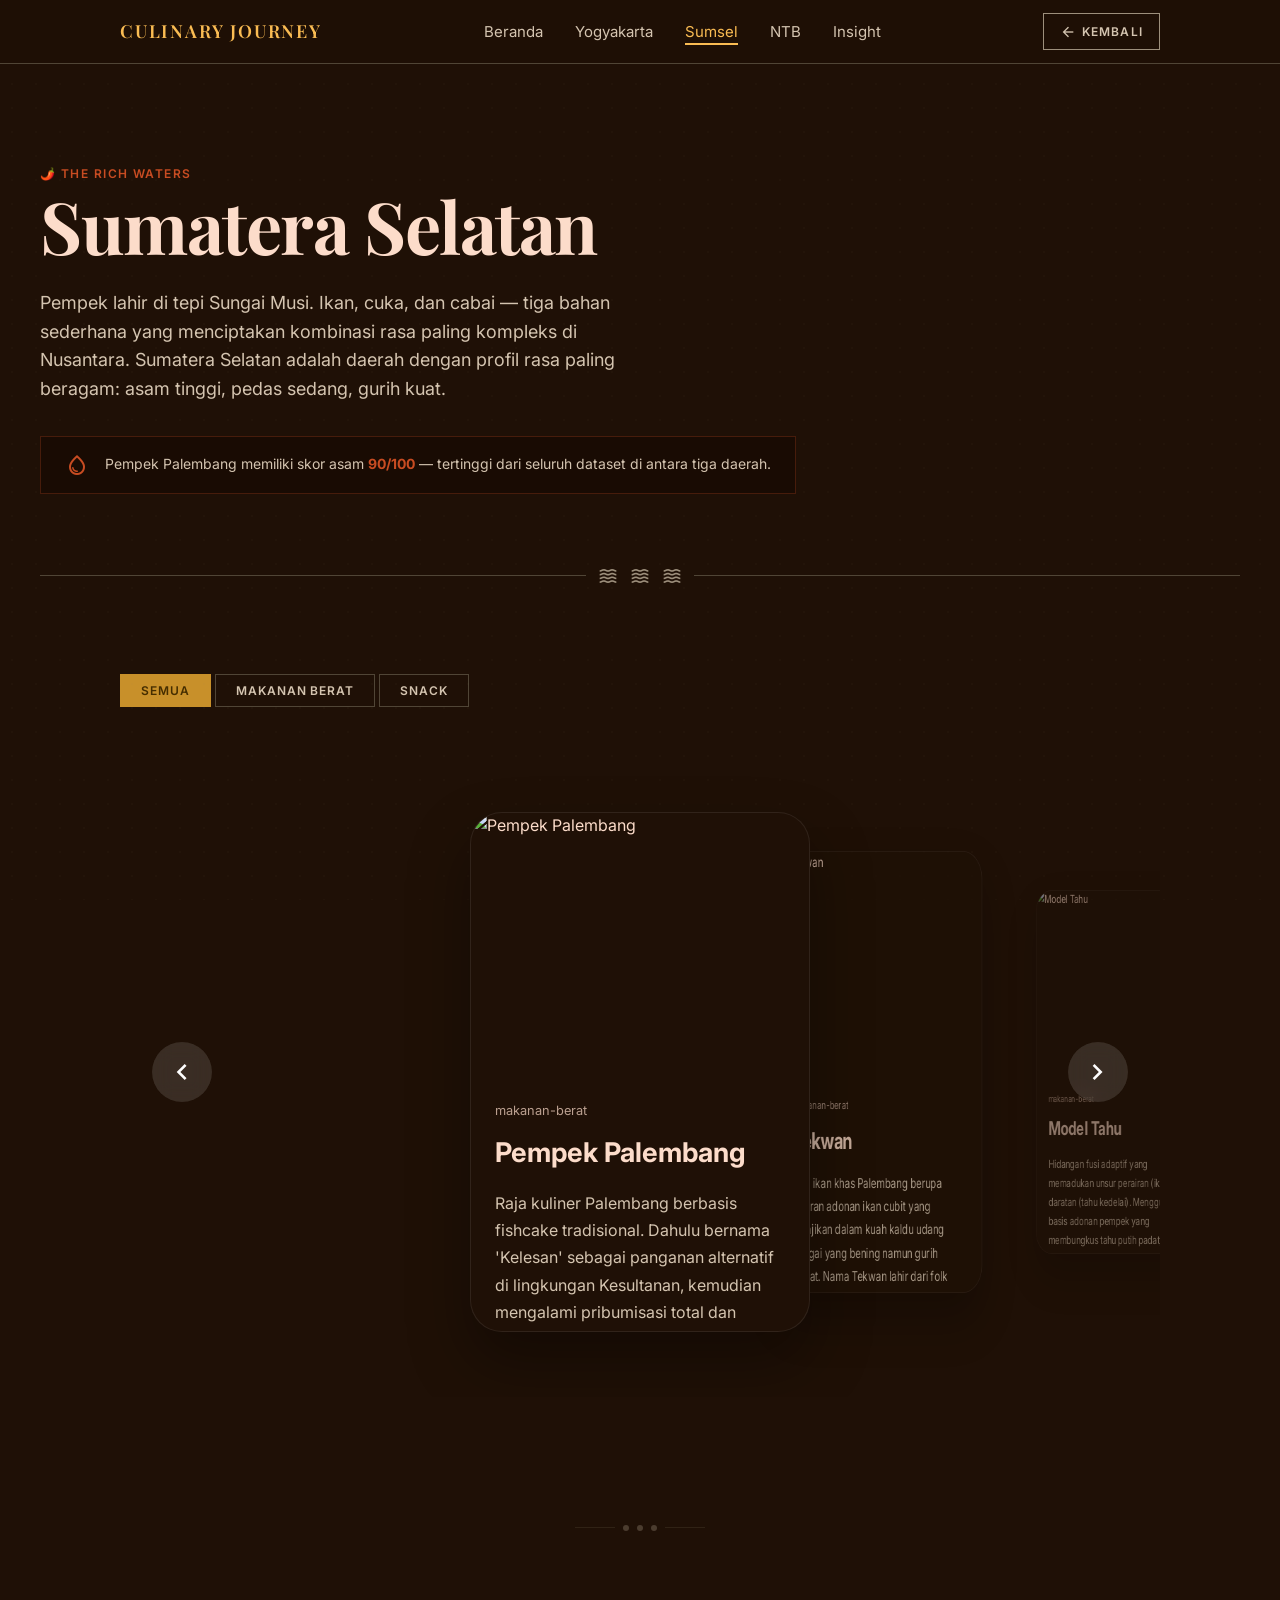
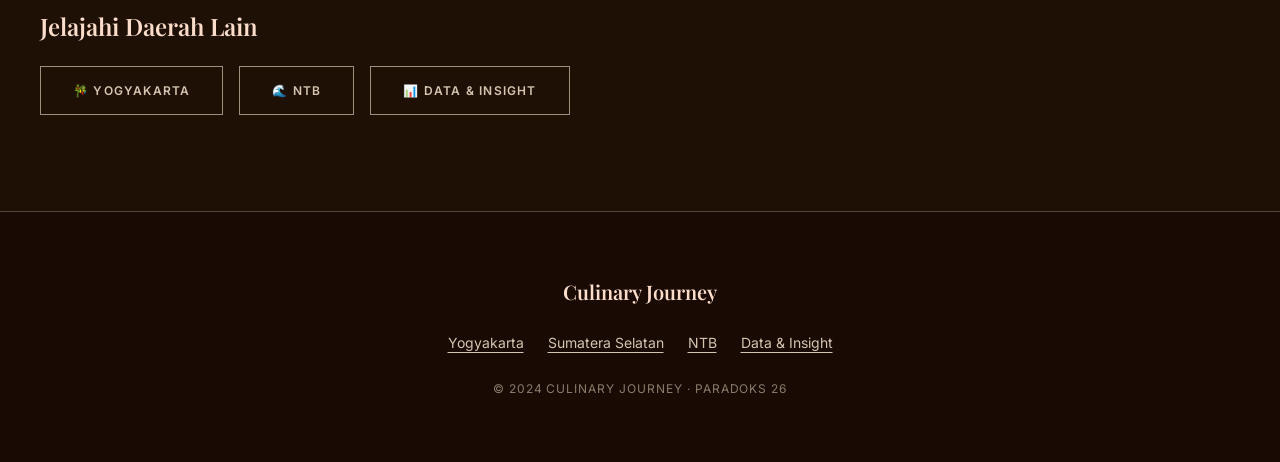
==== commit d4b5b965: "Menambahkan caroussel dan penyesuaian css serta logic pada region.js" ====
--- a/culinary-journey/sumatera-selatan.html
+++ b/culinary-journey/sumatera-selatan.html
@@ -77,17 +77,33 @@
     </section>
 
     <section class="container" style="margin-top:2.5rem;">
+
       <div class="filter-tabs" role="tablist">
         <button class="filter-tab active" data-filter="semua">Semua</button>
         <button class="filter-tab" data-filter="makanan-berat">Makanan Berat</button>
         <button class="filter-tab" data-filter="snack">Snack</button>
       </div>
-      <div class="dish-grid" id="dish-grid" data-stagger>
-        <div style="grid-column:1/-1; text-align:center; padding:4rem 0; color:var(--color-on-surface-variant);">
-          <span class="material-symbols-outlined"
-            style="font-size:2rem; display:block; margin-bottom:1rem;">hourglass_empty</span>
-          Memuat hidangan…
+
+      <div class="coverflow">
+
+        <button class="coverflow-btn prev" id="prevBtn">
+          <span class="material-symbols-outlined">
+            chevron_left
+          </span>
+        </button>
+
+        <div class="coverflow-track" id="carouselTrack">
+
+          <!-- GENERATED FROM JSON -->
+
         </div>
+
+        <button class="coverflow-btn next" id="nextBtn">
+          <span class="material-symbols-outlined">
+            chevron_right
+          </span>
+        </button>
+
       </div>
     </section>
 
--- a/culinary-journey/assets/css/main.css
+++ b/culinary-journey/assets/css/main.css
@@ -988,4 +988,179 @@
   border: 1px solid var(--color-outline);
   color: var(--color-on-surface-variant);
   padding: 4px 10px;
+}
+
+/* =========================================
+   COVERFLOW
+========================================= */
+
+.coverflow {
+  position: relative;
+
+  width: 100%;
+  height: 650px;
+
+  display: flex;
+  align-items: center;
+  justify-content: center;
+
+  overflow: hidden;
+
+  perspective: 1400px;
+}
+
+/* =========================================
+   TRACK
+========================================= */
+
+.coverflow-track {
+  position: relative;
+
+  width: 100%;
+  height: 100%;
+}
+
+/* =========================================
+   CARD
+========================================= */
+
+.food-card {
+
+  position: absolute;
+
+  width: 340px;
+  height: 520px;
+
+  left: 50%;
+  top: 50%;
+
+  transform-style: preserve-3d;
+
+  border-radius: 2rem;
+  overflow: hidden;
+
+  background: var(--color-surface);
+
+  transition:
+    transform 0.7s ease,
+    opacity 0.7s ease,
+    filter 0.7s ease;
+
+  box-shadow:
+    0 30px 60px rgba(0, 0, 0, 0.35);
+
+  border:
+    1px solid rgba(255, 255, 255, 0.08);
+}
+
+/* =========================================
+   IMAGE
+========================================= */
+
+.food-card__image {
+  height: 260px;
+  overflow: hidden;
+}
+
+.food-card__image img {
+  width: 100%;
+  height: 100%;
+  object-fit: cover;
+}
+
+/* =========================================
+   CONTENT
+========================================= */
+
+.food-card__content {
+  padding: 1.5rem;
+}
+
+.food-card__category {
+  font-size: 0.8rem;
+  opacity: 0.7;
+}
+
+.food-card__title {
+  margin-top: 0.5rem;
+  font-size: 1.7rem;
+}
+
+.food-card__desc {
+  margin-top: 1rem;
+  line-height: 1.7;
+  color: var(--color-on-surface-variant);
+}
+
+.food-card__traits {
+  display: flex;
+  flex-wrap: wrap;
+  gap: 0.5rem;
+
+  margin-top: 1.5rem;
+}
+
+.food-card__traits span {
+  padding: 0.45rem 0.8rem;
+
+  border-radius: 999px;
+
+  background:
+    rgba(255, 255, 255, 0.08);
+
+  font-size: 0.8rem;
+}
+
+/* =========================================
+   ACTIVE CARD
+========================================= */
+
+.food-card.active {
+  z-index: 10;
+
+  filter: blur(0);
+
+  opacity: 1;
+}
+
+/* =========================================
+   BUTTON
+========================================= */
+
+.coverflow-btn {
+
+  position: absolute;
+
+  z-index: 50;
+
+  width: 60px;
+  height: 60px;
+
+  border: none;
+  border-radius: 50%;
+
+  cursor: pointer;
+
+  display: flex;
+  align-items: center;
+  justify-content: center;
+
+  background:
+    rgba(255, 255, 255, 0.12);
+
+  backdrop-filter: blur(10px);
+
+  color: white;
+}
+
+.coverflow-btn.prev {
+  left: 2rem;
+}
+
+.coverflow-btn.next {
+  right: 2rem;
+}
+
+.coverflow-btn .material-symbols-outlined {
+  font-size: 2rem;
 }
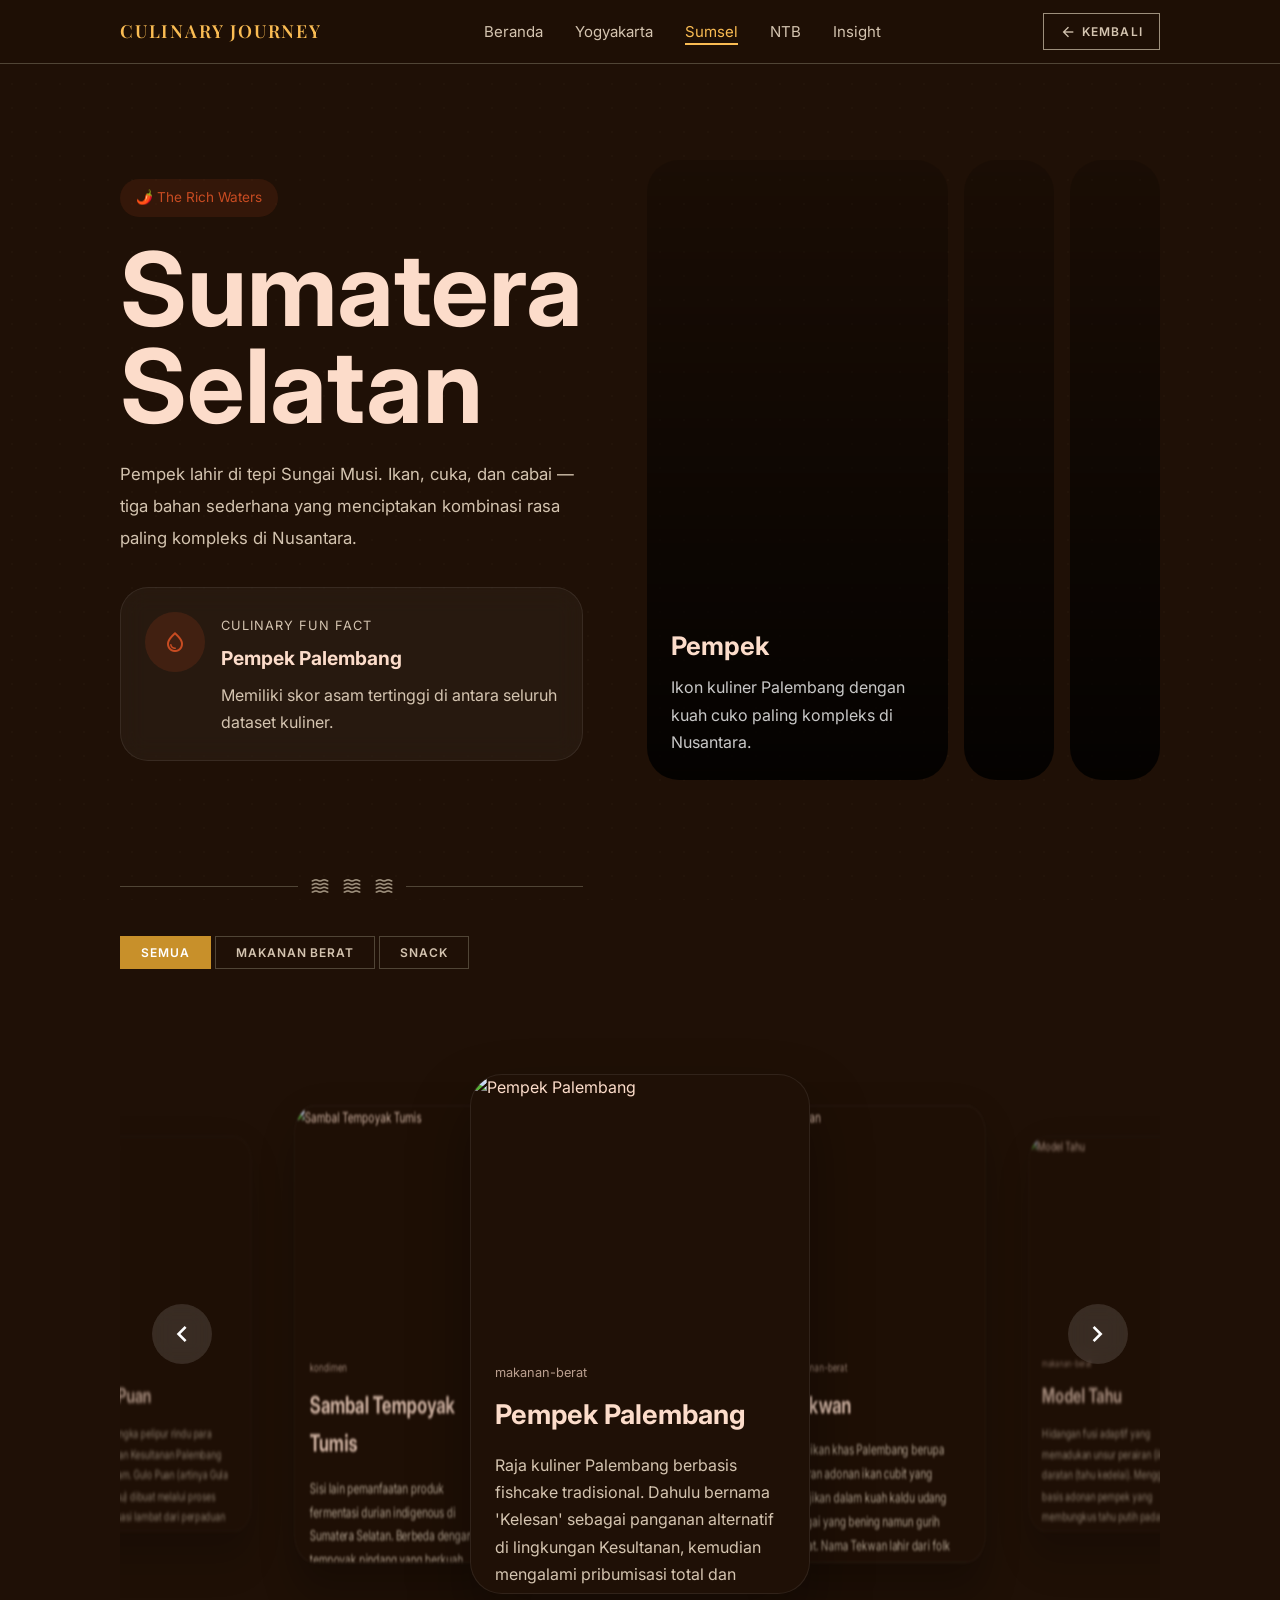
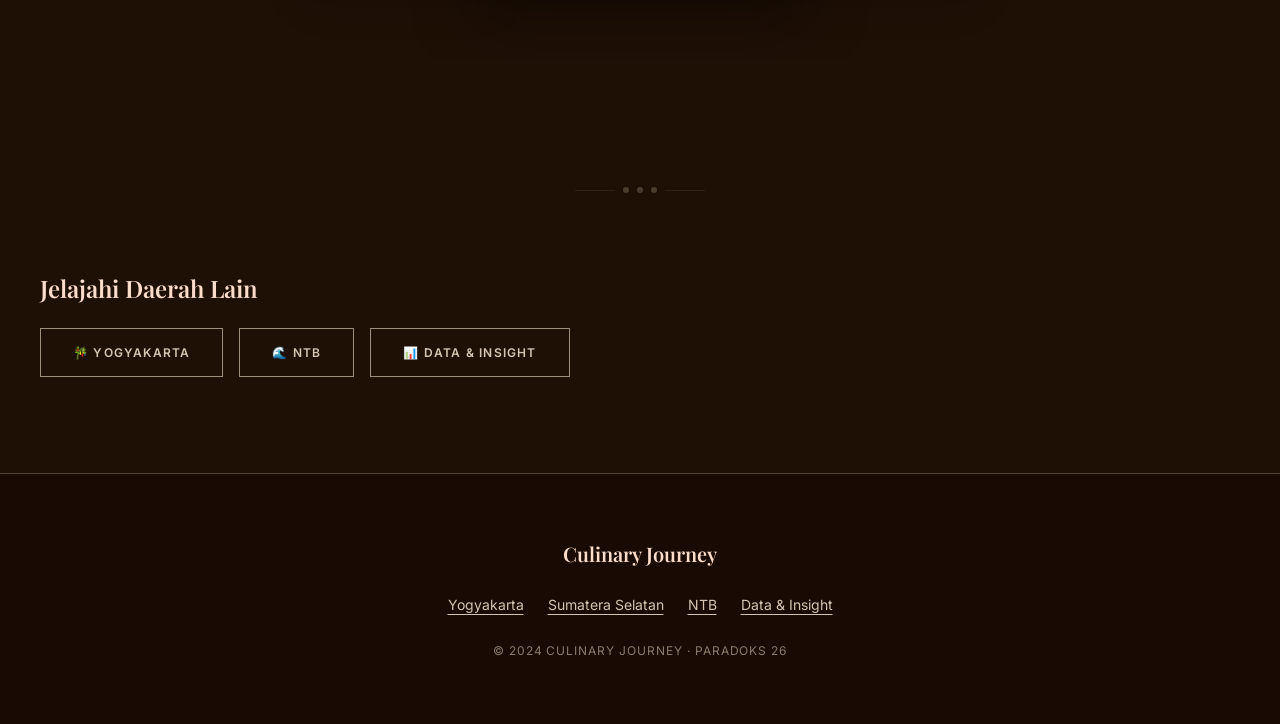
==== commit 6a995e8a: "Balikin CSS dan Js sumsel ke internal HTML" ====
--- a/culinary-journey/sumatera-selatan.html
+++ b/culinary-journey/sumatera-selatan.html
@@ -16,6 +16,428 @@
   <link href="https://fonts.googleapis.com/css2?family=Material+Symbols+Outlined:wght,FILL@100..700,0..1&display=swap"
     rel="stylesheet" />
   <link rel="stylesheet" href="assets/css/main.css" />
+  <style>
+    /* =========================================
+   COVERFLOW
+========================================= */
+
+    .coverflow {
+      position: relative;
+
+      width: 100%;
+      height: 650px;
+
+      display: flex;
+      align-items: center;
+      justify-content: center;
+
+      overflow: hidden;
+
+      perspective: 1400px;
+    }
+
+    /* =========================================
+   TRACK
+========================================= */
+
+    .coverflow-track {
+      position: relative;
+
+      width: 100%;
+      height: 100%;
+    }
+
+    /* =========================================
+   CARD
+========================================= */
+
+    .food-card {
+
+      position: absolute;
+
+      width: 340px;
+      height: 520px;
+
+      left: 50%;
+      top: 50%;
+
+      transform-style: preserve-3d;
+
+      border-radius: 2rem;
+      overflow: hidden;
+
+      background: var(--color-surface);
+
+      transition:
+        transform 0.7s ease,
+        opacity 0.7s ease,
+        filter 0.7s ease;
+
+      box-shadow:
+        0 30px 60px rgba(0, 0, 0, 0.35);
+
+      border:
+        1px solid rgba(255, 255, 255, 0.08);
+    }
+
+    /* =========================================
+   IMAGE
+========================================= */
+
+    .food-card__image {
+      height: 260px;
+      overflow: hidden;
+    }
+
+    .food-card__image img {
+      width: 100%;
+      height: 100%;
+      object-fit: cover;
+    }
+
+    /* =========================================
+   CONTENT
+========================================= */
+
+    .food-card__content {
+      padding: 1.5rem;
+    }
+
+    .food-card__category {
+      font-size: 0.8rem;
+      opacity: 0.7;
+    }
+
+    .food-card__title {
+      margin-top: 0.5rem;
+      font-size: 1.7rem;
+    }
+
+    .food-card__desc {
+      margin-top: 1rem;
+      line-height: 1.7;
+      color: var(--color-on-surface-variant);
+    }
+
+    .food-card__traits {
+      display: flex;
+      flex-wrap: wrap;
+      gap: 0.5rem;
+
+      margin-top: 1.5rem;
+    }
+
+    .food-card__traits span {
+      padding: 0.45rem 0.8rem;
+
+      border-radius: 999px;
+
+      background:
+        rgba(255, 255, 255, 0.08);
+
+      font-size: 0.8rem;
+    }
+
+    /* =========================================
+   ACTIVE CARD
+========================================= */
+
+    .food-card.active {
+      z-index: 10;
+
+      filter: blur(0);
+
+      opacity: 1;
+    }
+
+    /* =========================================
+   BUTTON
+========================================= */
+
+    .coverflow-btn {
+
+      position: absolute;
+
+      z-index: 50;
+
+      width: 60px;
+      height: 60px;
+
+      border: none;
+      border-radius: 50%;
+
+      cursor: pointer;
+
+      display: flex;
+      align-items: center;
+      justify-content: center;
+
+      background:
+        rgba(255, 255, 255, 0.12);
+
+      backdrop-filter: blur(10px);
+
+      color: white;
+    }
+
+    .coverflow-btn.prev {
+      left: 2rem;
+    }
+
+    .coverflow-btn.next {
+      right: 2rem;
+    }
+
+    .coverflow-btn .material-symbols-outlined {
+      font-size: 2rem;
+    }
+
+    /* =========================================
+   REGION HERO
+========================================= */
+
+    .region-hero {
+
+      display: grid;
+      grid-template-columns: 1fr 1.2fr;
+
+      gap: 4rem;
+
+      align-items: center;
+
+      min-height: 90vh;
+
+      padding-top: 6rem;
+    }
+
+    /* =========================================
+   LEFT CONTENT
+========================================= */
+
+    .region-hero__content {
+      max-width: 560px;
+    }
+
+    .region-hero__eyebrow {
+
+      display: inline-flex;
+
+      padding: 0.5rem 1rem;
+
+      border-radius: 999px;
+
+      background:
+        rgba(200, 76, 34, 0.12);
+
+      color: #c84c22;
+
+      font-size: 0.85rem;
+
+      margin-bottom: 1.5rem;
+    }
+
+    .region-hero__title {
+
+      font-size: clamp(4rem, 8vw, 7rem);
+
+      line-height: 0.95;
+
+      margin-bottom: 1.5rem;
+    }
+
+    .region-hero__desc {
+
+      font-size: 1.05rem;
+
+      line-height: 1.9;
+
+      color:
+        var(--color-on-surface-variant);
+
+      margin-bottom: 2rem;
+    }
+
+    /* =========================================
+   FUN FACT CARD
+========================================= */
+
+    .funfact-card {
+
+      display: flex;
+      gap: 1rem;
+
+      padding: 1.5rem;
+
+      border-radius: 1.75rem;
+
+      background:
+        rgba(255, 255, 255, 0.04);
+
+      border:
+        1px solid rgba(255, 255, 255, 0.08);
+
+      backdrop-filter: blur(12px);
+    }
+
+    .funfact-card__icon {
+
+      width: 60px;
+      height: 60px;
+
+      border-radius: 50%;
+
+      display: flex;
+      align-items: center;
+      justify-content: center;
+
+      background:
+        rgba(200, 76, 34, 0.16);
+
+      color: #c84c22;
+
+      flex-shrink: 0;
+    }
+
+    .funfact-card__label {
+
+      font-size: 0.8rem;
+
+      letter-spacing: 0.08em;
+
+      text-transform: uppercase;
+
+      color:
+        var(--color-on-surface-variant);
+    }
+
+    .funfact-card__title {
+
+      margin-top: 0.35rem;
+
+      font-size: 1.2rem;
+    }
+
+    .funfact-card__text {
+
+      margin-top: 0.5rem;
+
+      line-height: 1.7;
+
+      color:
+        var(--color-on-surface-variant);
+    }
+
+    /* =========================================
+   HERO PANELS
+========================================= */
+
+    .hero-panels {
+
+      display: flex;
+
+      gap: 1rem;
+
+      height: 620px;
+
+      overflow: hidden;
+    }
+
+    /* =========================================
+   PANEL
+========================================= */
+
+    .hero-panel {
+
+      position: relative;
+
+      flex: 1;
+
+      border-radius: 2rem;
+
+      overflow: hidden;
+
+      cursor: pointer;
+
+      transition:
+        flex 0.7s ease,
+        transform 0.7s ease;
+
+      background-size: cover;
+      background-position: center;
+
+      min-width: 90px;
+    }
+
+    .hero-panel.active {
+      flex: 5;
+    }
+
+    /* =========================================
+   OVERLAY
+========================================= */
+
+    .hero-panel::before {
+
+      content: "";
+
+      position: absolute;
+      inset: 0;
+
+      background:
+        linear-gradient(to top,
+          rgba(0, 0, 0, 0.85),
+          rgba(0, 0, 0, 0.15));
+    }
+
+    /* =========================================
+   INFO
+========================================= */
+
+    .hero-panel__info {
+
+      position: absolute;
+
+      left: 1.5rem;
+      right: 1.5rem;
+      bottom: 1.5rem;
+
+      z-index: 2;
+
+      transform:
+        translateY(20px);
+
+      opacity: 0;
+
+      transition:
+        opacity 0.6s ease,
+        transform 0.6s ease;
+    }
+
+    .hero-panel.active .hero-panel__info {
+
+      opacity: 1;
+
+      transform:
+        translateY(0);
+    }
+
+    .hero-panel__title {
+
+      font-size: 1.6rem;
+
+      font-weight: 700;
+
+      margin-bottom: 0.5rem;
+    }
+
+    .hero-panel__desc {
+
+      line-height: 1.7;
+
+      color:
+        rgba(255, 255, 255, 0.78);
+    }
+  </style>
 </head>
 
 <body data-region="sumatera-selatan">
@@ -51,21 +473,43 @@
   </div>
 
   <main>
-    <section class="region-header container">
-      <span class="region-header__eyebrow text-label reveal" style="color:#c84c22;">🌶️ The Rich Waters</span>
-      <h1 class="text-display region-header__title reveal reveal--delay-1">Sumatera Selatan</h1>
-      <p class="region-header__desc reveal reveal--delay-2">
-        Pempek lahir di tepi Sungai Musi. Ikan, cuka, dan cabai — tiga bahan sederhana yang menciptakan kombinasi rasa
-        paling kompleks di Nusantara. Sumatera Selatan adalah daerah dengan profil rasa paling beragam: asam tinggi,
-        pedas sedang, gurih kuat.
-      </p>
-      <div class="reveal reveal--delay-2"
-        style="display:inline-flex; gap:1rem; padding:1rem 1.5rem; border:1px solid #c84c2244; background-color:var(--color-surface-container-lowest); margin-bottom:2.5rem;">
-        <span class="material-symbols-outlined" style="color:#c84c22;">water_drop</span>
-        <p style="font-size:0.875rem; color:var(--color-on-surface-variant); line-height:1.5;">
-          Pempek Palembang memiliki skor asam <strong style="color:#c84c22;">90/100</strong> — tertinggi dari seluruh
-          dataset di antara tiga daerah.
+    <section class="region-hero container">
+      <!-- LEFT CONTENT -->
+      <div class="region-hero__content reveal">
+        <span class="region-hero__eyebrow">
+          🌶️ The Rich Waters
+        </span>
+        <h1 class="region-hero__title">
+          Sumatera Selatan
+        </h1>
+        <p class="region-hero__desc">
+          Pempek lahir di tepi Sungai Musi. Ikan, cuka, dan cabai —
+          tiga bahan sederhana yang menciptakan kombinasi rasa
+          paling kompleks di Nusantara.
         </p>
+        <!-- FUN FACT -->
+        <div class="funfact-card" id="funfactCard">
+          <div class="funfact-card__icon">
+            <span class="material-symbols-outlined">
+              water_drop
+            </span>
+          </div>
+          <div class="funfact-card__content">
+            <span class="funfact-card__label">
+              Culinary Fun Fact
+            </span>
+            <h3 class="funfact-card__title" id="funfactTitle">
+              Pempek Palembang
+            </h3>
+            <p class="funfact-card__text" id="funfactText">
+              Memiliki skor asam tertinggi di antara seluruh dataset kuliner.
+            </p>
+          </div>
+        </div>
+      </div>
+      <!-- RIGHT INTERACTIVE PANELS -->
+      <div class="hero-panels" id="heroPanels">
+        <!-- GENERATED BY JS -->
       </div>
       <div class="region-header__divider reveal">
         <div class="region-header__divider-line"></div>
@@ -174,6 +618,312 @@
   <script src="https://cdn.jsdelivr.net/npm/chart.js@4.4.0/dist/chart.umd.min.js"></script>
   <script src="assets/js/main.js"></script>
   <script src="assets/js/region.js"></script>
+  <script>
+    const track = document.getElementById("carouselTrack");
+
+    const nextBtn = document.getElementById("nextBtn");
+
+    const prevBtn = document.getElementById("prevBtn");
+
+    let foods = [];
+    let filteredFoods = [];
+    let currentIndex = 0;
+    let heroData = [];
+
+    async function loadFoods() {
+
+      try {
+
+        const response =
+          await fetch("./data/sumatera-selatan.json");
+
+        const data =
+          await response.json();
+
+        foods = data.makanan;
+
+        filteredFoods = foods;
+
+        renderCards(filteredFoods);
+
+        updateCoverflow();
+        heroData = data.hero;
+
+        renderHeroPanels();
+
+      } catch (error) {
+
+        console.error(error);
+      }
+    }
+
+    function renderCards(foodData) {
+      if (!foodData.length) {
+        track.innerHTML = `
+        <div class="empty-state">
+          Tidak ada makanan
+        </div>
+      `;
+        return;
+      }
+      track.innerHTML = foodData.map(food => `
+
+        <article class="food-card">
+
+          <div class="food-card__image">
+            <img src="${food.img}" alt="${food.nama}">
+          </div>
+
+          <div class="food-card__content">
+
+            <span class="food-card__category">
+              ${food.kategori}
+            </span>
+
+            <h3 class="food-card__title">
+              ${food.nama}
+            </h3>
+
+            <p class="food-card__desc">
+              ${food.deskripsi}
+            </p>
+
+            <div class="food-card__traits">
+
+              ${(food.tags || [])
+          .map(tag => `<span>${tag}</span>`)
+          .join("")}
+
+            </div>
+
+          </div>
+
+        </article>
+
+      `).join("");
+    }
+
+    function initFilterTabs() {
+
+      const tabs =
+        document.querySelectorAll(".filter-tab");
+
+      tabs.forEach(tab => {
+
+        tab.addEventListener("click", () => {
+
+          tabs.forEach(btn =>
+            btn.classList.remove("active")
+          );
+
+          tab.classList.add("active");
+
+          const filter =
+            tab.dataset.filter;
+
+          if (filter === "semua") {
+
+            filteredFoods = foods;
+
+          } else {
+
+            filteredFoods =
+              foods.filter(food =>
+                food.kategori === filter
+              );
+          }
+
+          currentIndex = 0;
+
+          renderCards(filteredFoods);
+          updateCoverflow();
+        });
+      });
+    }
+
+    function updateCoverflow() {
+
+      const cards =
+        document.querySelectorAll(".food-card");
+
+      const total = cards.length;
+
+      cards.forEach((card, index) => {
+
+        let offset =
+          index - currentIndex;
+
+        // Infinite circular logic
+        if (offset > total / 2) {
+          offset -= total;
+        }
+
+        if (offset < -total / 2) {
+          offset += total;
+        }
+
+        let transform = "";
+
+        if (offset === 0) {
+
+          transform = `
+            translate(-50%, -50%)
+            translateX(0px)
+            rotateY(0deg)
+            scale(1)
+          `;
+
+          card.style.opacity = "1";
+
+          card.style.zIndex = "30";
+
+          card.style.filter = "blur(0px)";
+
+          card.classList.add("active");
+        }
+
+        else if (offset > 0) {
+
+          transform = `
+            translate(-50%, -50%)
+            translateX(${offset * 240}px)
+            rotateY(-45deg)
+            scale(${1 - offset * 0.12})
+          `;
+
+          card.style.opacity =
+            Math.max(0, 1 - offset * 0.2);
+
+          card.style.zIndex =
+            20 - offset;
+
+          card.style.filter =
+            `blur(${offset * 1}px)`;
+
+          card.classList.remove("active");
+        }
+
+        else {
+
+          transform = `
+            translate(-50%, -50%)
+            translateX(${offset * 240}px)
+            rotateY(45deg)
+            scale(${1 - Math.abs(offset) * 0.12})
+          `;
+
+          card.style.opacity =
+            Math.max(0, 1 - Math.abs(offset) * 0.2);
+
+          card.style.zIndex =
+            20 - Math.abs(offset);
+
+          card.style.filter =
+            `blur(${Math.abs(offset) * 1}px)`;
+
+          card.classList.remove("active");
+        }
+
+        card.style.transform = transform;
+      });
+    }
+
+    function nextSlide() {
+
+      currentIndex =
+        (currentIndex + 1)
+        % filteredFoods.length;
+
+      updateCoverflow();
+    }
+
+    function prevSlide() {
+
+      currentIndex =
+        (currentIndex - 1 + filteredFoods.length)
+        % filteredFoods.length;
+
+      updateCoverflow();
+    }
+
+    nextBtn.addEventListener("click", nextSlide);
+
+    prevBtn.addEventListener("click", prevSlide);
+
+    setInterval(() => {
+
+      nextSlide();
+
+    }, 5000);
+
+    document.addEventListener("DOMContentLoaded", () => {
+
+      loadFoods();
+    });
+
+    const heroPanels =
+      document.getElementById("heroPanels");
+
+    function renderHeroPanels() {
+
+      heroPanels.innerHTML =
+        heroData.map((item, index) => `
+
+          <article
+            class="hero-panel ${index === 0 ? 'active' : ''}"
+            data-index="${index}"
+            style="
+              background-image:url('${item.image}')
+            "
+          >
+
+            <div class="hero-panel__info">
+
+              <h3 class="hero-panel__title">
+                ${item.title}
+              </h3>
+
+              <p class="hero-panel__desc">
+                ${item.desc}
+              </p>
+
+            </div>
+
+          </article>
+
+        `).join("");
+
+      initHeroPanels();
+    }
+
+    function initHeroPanels() {
+
+      const panels =
+        document.querySelectorAll(".hero-panel");
+
+      const funfactTitle =
+        document.getElementById("funfactTitle");
+      const funfactText =
+        document.getElementById("funfactText");
+      panels.forEach(panel => {
+        panel.addEventListener("click", () => {
+          panels.forEach(p =>
+            p.classList.remove("active")
+          );
+          panel.classList.add("active");
+          const index =
+            panel.dataset.index;
+          const data =
+            heroData[index];
+          funfactTitle.textContent =
+            data.factTitle;
+          funfactText.textContent =
+            data.factText;
+        });
+      });
+    }
+    renderHeroPanels();
+  </script>
 </body>
 
 </html>
--- a/culinary-journey/assets/css/main.css
+++ b/culinary-journey/assets/css/main.css
@@ -564,7 +564,7 @@
 .filter-tab.active {
   background-color: var(--color-primary-container);
   border-color: var(--color-primary-container);
-  color: var(--color-on-primary-container);
+  color: white;
 }
 
 /* ── Stats Row ── */
@@ -988,179 +988,4 @@
   border: 1px solid var(--color-outline);
   color: var(--color-on-surface-variant);
   padding: 4px 10px;
-}
-
-/* =========================================
-   COVERFLOW
-========================================= */
-
-.coverflow {
-  position: relative;
-
-  width: 100%;
-  height: 650px;
-
-  display: flex;
-  align-items: center;
-  justify-content: center;
-
-  overflow: hidden;
-
-  perspective: 1400px;
-}
-
-/* =========================================
-   TRACK
-========================================= */
-
-.coverflow-track {
-  position: relative;
-
-  width: 100%;
-  height: 100%;
-}
-
-/* =========================================
-   CARD
-========================================= */
-
-.food-card {
-
-  position: absolute;
-
-  width: 340px;
-  height: 520px;
-
-  left: 50%;
-  top: 50%;
-
-  transform-style: preserve-3d;
-
-  border-radius: 2rem;
-  overflow: hidden;
-
-  background: var(--color-surface);
-
-  transition:
-    transform 0.7s ease,
-    opacity 0.7s ease,
-    filter 0.7s ease;
-
-  box-shadow:
-    0 30px 60px rgba(0, 0, 0, 0.35);
-
-  border:
-    1px solid rgba(255, 255, 255, 0.08);
-}
-
-/* =========================================
-   IMAGE
-========================================= */
-
-.food-card__image {
-  height: 260px;
-  overflow: hidden;
-}
-
-.food-card__image img {
-  width: 100%;
-  height: 100%;
-  object-fit: cover;
-}
-
-/* =========================================
-   CONTENT
-========================================= */
-
-.food-card__content {
-  padding: 1.5rem;
-}
-
-.food-card__category {
-  font-size: 0.8rem;
-  opacity: 0.7;
-}
-
-.food-card__title {
-  margin-top: 0.5rem;
-  font-size: 1.7rem;
-}
-
-.food-card__desc {
-  margin-top: 1rem;
-  line-height: 1.7;
-  color: var(--color-on-surface-variant);
-}
-
-.food-card__traits {
-  display: flex;
-  flex-wrap: wrap;
-  gap: 0.5rem;
-
-  margin-top: 1.5rem;
-}
-
-.food-card__traits span {
-  padding: 0.45rem 0.8rem;
-
-  border-radius: 999px;
-
-  background:
-    rgba(255, 255, 255, 0.08);
-
-  font-size: 0.8rem;
-}
-
-/* =========================================
-   ACTIVE CARD
-========================================= */
-
-.food-card.active {
-  z-index: 10;
-
-  filter: blur(0);
-
-  opacity: 1;
-}
-
-/* =========================================
-   BUTTON
-========================================= */
-
-.coverflow-btn {
-
-  position: absolute;
-
-  z-index: 50;
-
-  width: 60px;
-  height: 60px;
-
-  border: none;
-  border-radius: 50%;
-
-  cursor: pointer;
-
-  display: flex;
-  align-items: center;
-  justify-content: center;
-
-  background:
-    rgba(255, 255, 255, 0.12);
-
-  backdrop-filter: blur(10px);
-
-  color: white;
-}
-
-.coverflow-btn.prev {
-  left: 2rem;
-}
-
-.coverflow-btn.next {
-  right: 2rem;
-}
-
-.coverflow-btn .material-symbols-outlined {
-  font-size: 2rem;
 }
